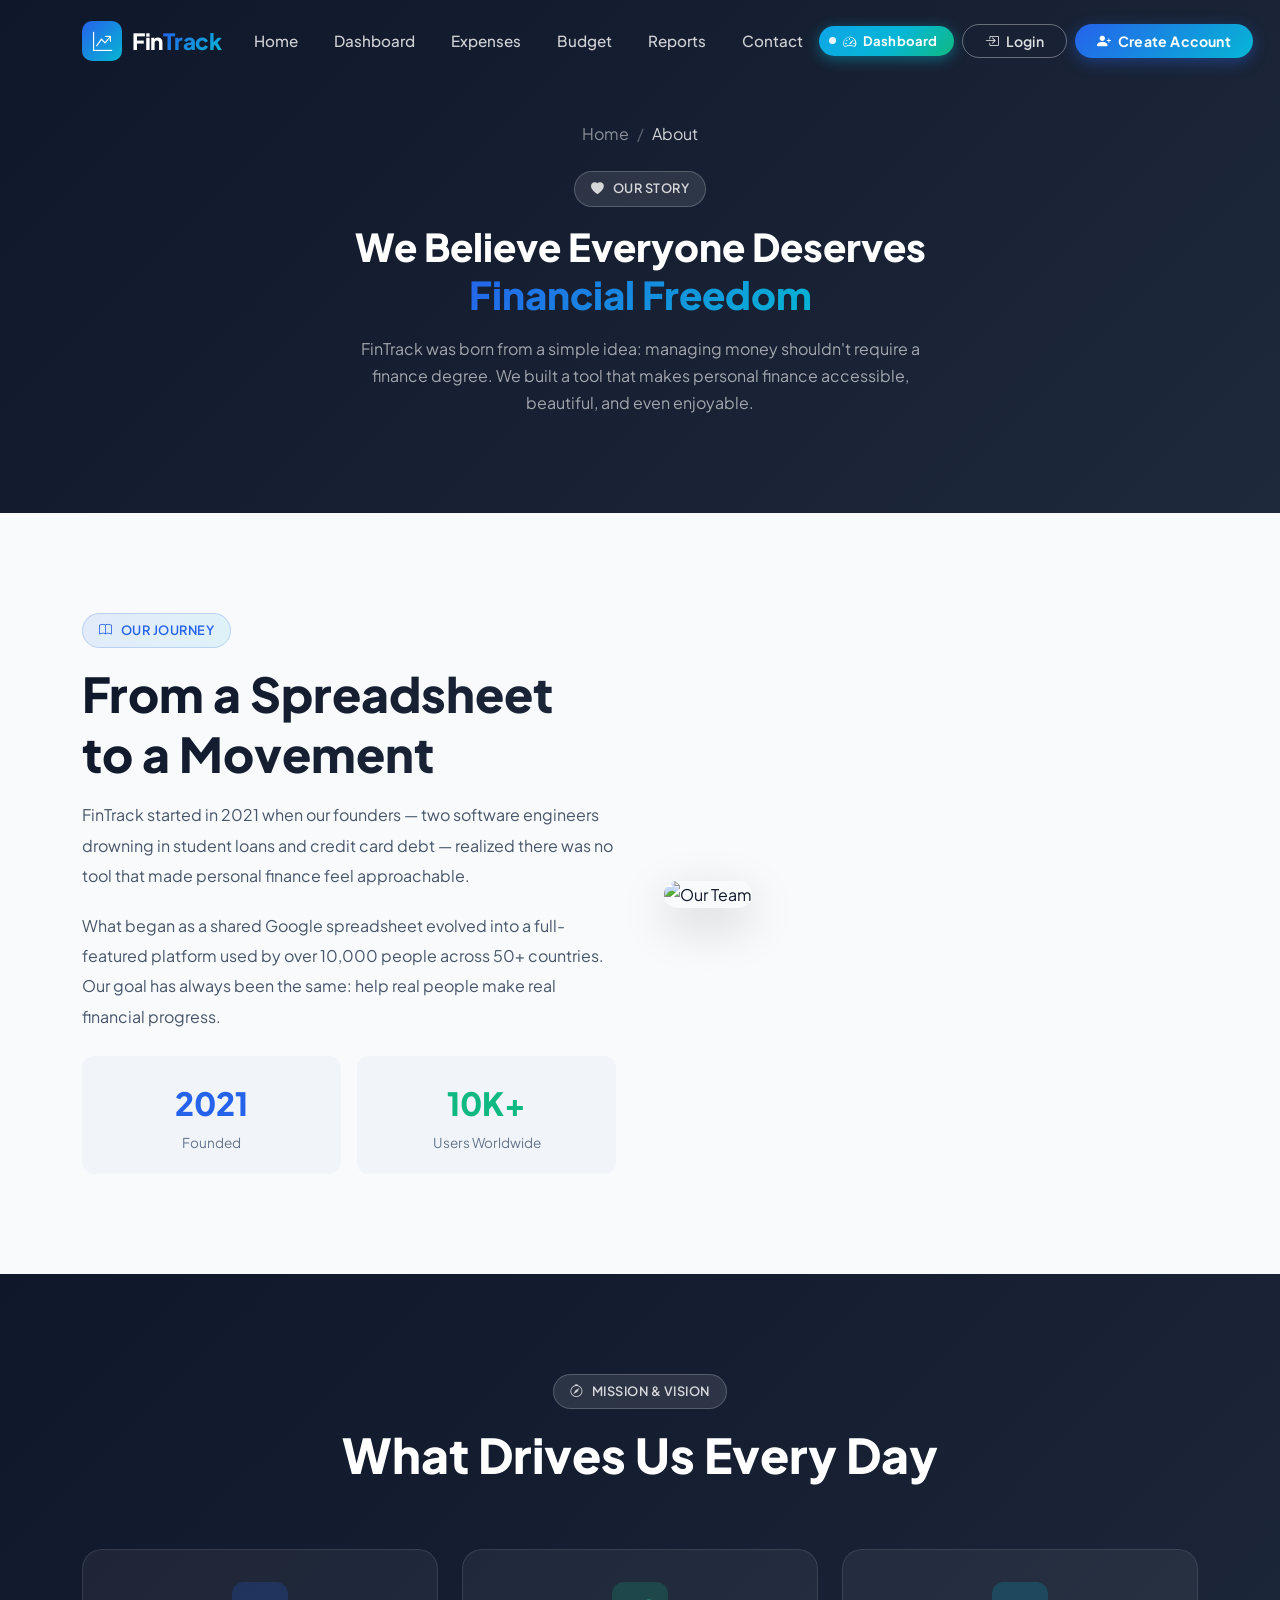
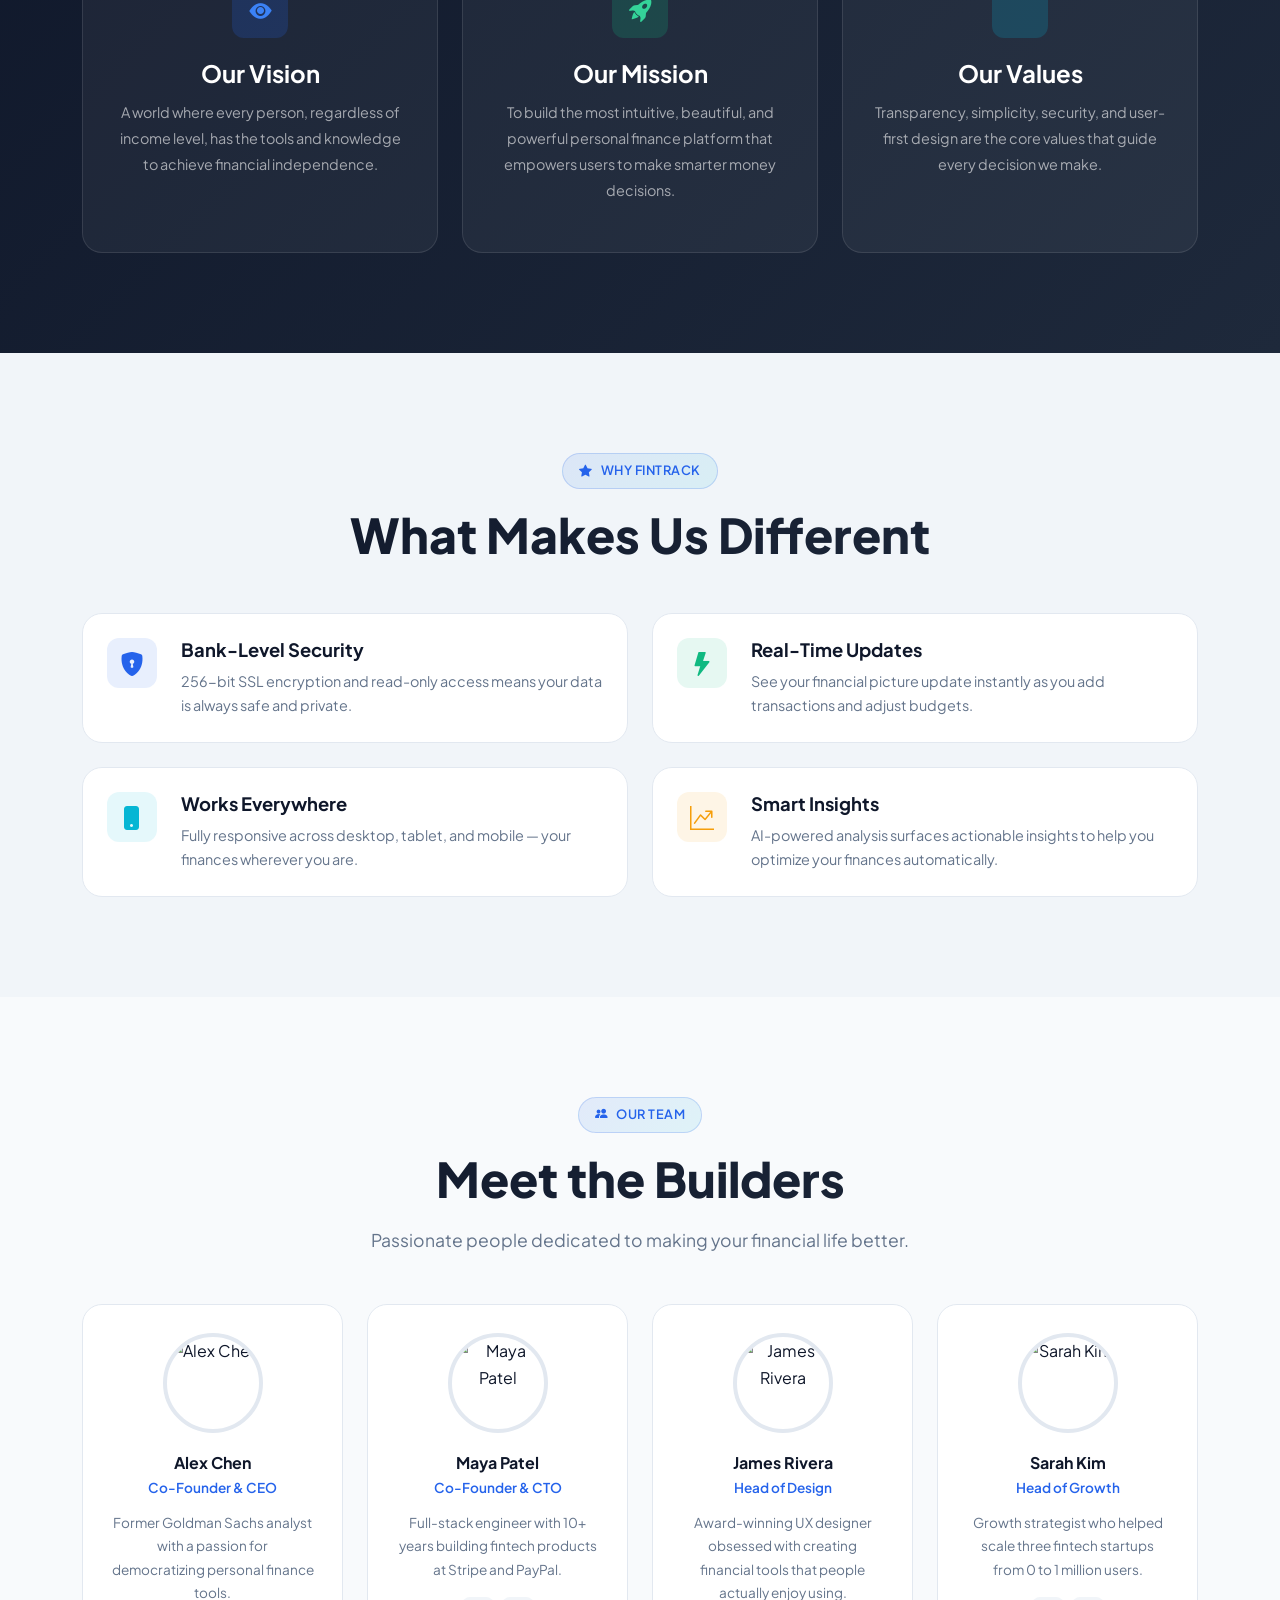
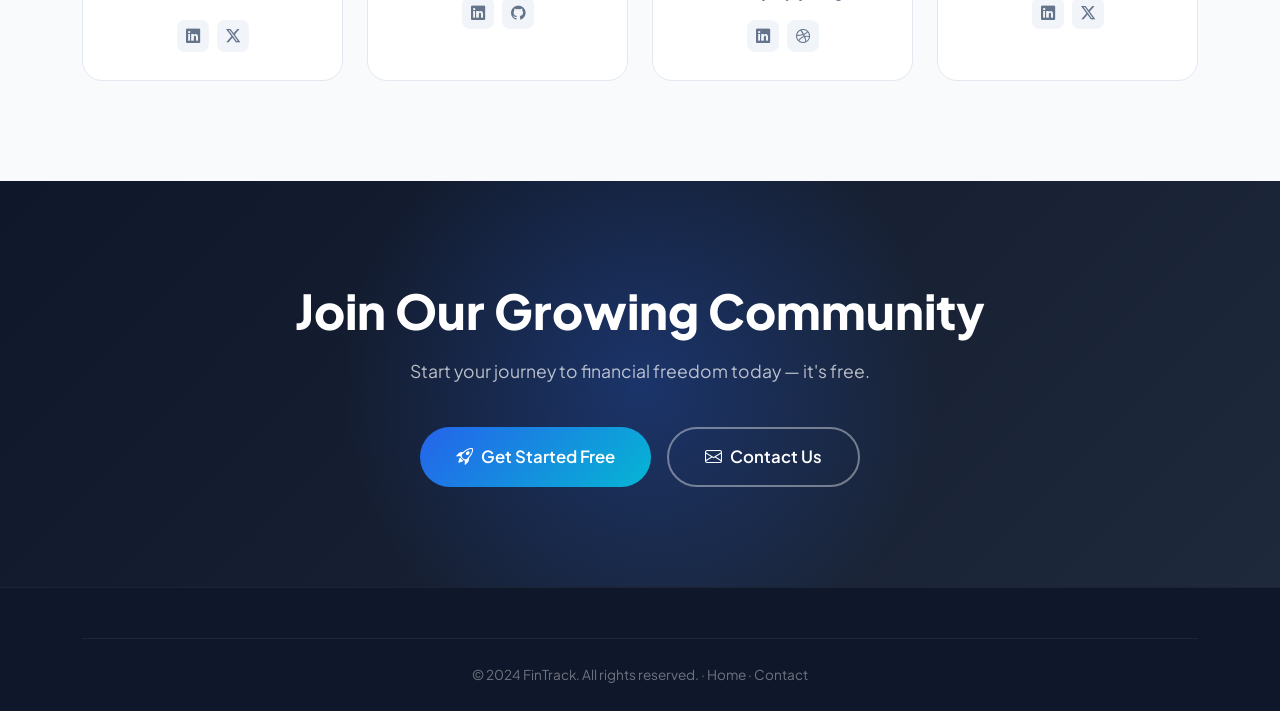
==== about.html @ 1dbfa5a9 "first commit" ====
﻿<!DOCTYPE html>
<html lang="en">
<head>
  <meta charset="UTF-8" />
  <meta name="viewport" content="width=device-width, initial-scale=1.0" />
  <meta name="description" content="Learn About FinTrack - our mission to empower financial freedom, our story, and the team behind the platform." />
  <title>About Us | FinTrack</title>
  <link rel="stylesheet" href="https://cdn.jsdelivr.net/npm/bootstrap@5.3.3/dist/css/bootstrap.min.css" />
  <link rel="stylesheet" href="https://cdn.jsdelivr.net/npm/bootstrap-icons@1.11.3/font/bootstrap-icons.min.css" />
  <link rel="stylesheet" href="https://cdn.jsdelivr.net/npm/aos@2.3.4/dist/aos.css" />
  <link rel="stylesheet" href="css/style.css" />
  <link rel="stylesheet" href="css/responsive.css" />
</head>
<body>

<div id="page-loader">
  <div class="loader-inner">
    <div class="loader-logo">💰 FinTrack</div>
    <div class="loader-bar"><div class="loader-bar-fill"></div></div>
  </div>
</div>

<nav class="navbar navbar-expand-lg fixed-top" id="main-navbar" style="background:transparent">
  <div class="container">
    <a class="navbar-brand" href="index.html">
      <div class="brand-icon"><i class="bi bi-graph-up-arrow text-white"></i></div>
      <span class="brand-name">Fin<span class="brand-accent">Track</span></span>
    </a>
    <button class="navbar-toggler" type="button" data-bs-toggle="collapse" data-bs-target="#navbarAbout"
            aria-controls="navbarAbout" aria-expanded="false" aria-label="Toggle navigation">
      <span class="navbar-toggler-icon"></span>
    </button>
    <div class="collapse navbar-collapse" id="navbarAbout">
      <ul class="navbar-nav mx-auto gap-1">
        <li class="nav-item"><a class="nav-link" href="index.html">Home</a></li>
        <li class="nav-item"><a class="nav-link" href="dashboard.html">Dashboard</a></li>
        <li class="nav-item"><a class="nav-link" href="expenses.html">Expenses</a></li>
        <li class="nav-item"><a class="nav-link" href="budget.html">Budget</a></li>
        <li class="nav-item"><a class="nav-link" href="reports.html">Reports</a></li>
        <li class="nav-item"><a class="nav-link" href="contact.html">Contact</a></li>
      </ul>
      <div class="navbar-actions d-flex align-items-center gap-2">
      <a href="dashboard.html" class="btn-nav-dashboard" aria-label="View Dashboard">
        <span class="dash-dot"></span>
        <i class="bi bi-speedometer2"></i> Dashboard
      </a>
        <button class="btn-nav-login" data-bs-toggle="modal" data-bs-target="#loginModal">
          <i class="bi bi-box-arrow-in-right"></i> Login
        </button>
        <button class="btn-nav-register ripple" data-bs-toggle="modal" data-bs-target="#registerModal">
          <i class="bi bi-person-plus-fill"></i> Create Account
        </button>
      </div>
    </div>
  </div>
</nav>

<!-- ABOUT HERO -->
<section class="about-hero">
  <div class="container">
    <div class="row justify-content-center text-center">
      <div class="col-lg-8">
        <nav aria-label="breadcrumb" class="mb-4">
          <ol class="breadcrumb justify-content-center" style="background:transparent">
            <li class="breadcrumb-item"><a href="index.html">Home</a></li>
            <li class="breadcrumb-item active">About</li>
          </ol>
        </nav>
        <div class="section-tag mx-auto mb-3" style="background:rgba(255,255,255,.1);border-color:rgba(255,255,255,.2);color:rgba(255,255,255,.8)">
          <i class="bi bi-heart-fill"></i> Our Story
        </div>
        <h1 class="inner-hero-title mb-3">We Believe Everyone Deserves<br><span style="background:var(--gradient-primary);-webkit-background-clip:text;-webkit-text-fill-color:transparent;background-clip:text">Financial Freedom</span></h1>
        <p class="inner-hero-subtitle mx-auto" style="max-width:600px">FinTrack was born from a simple idea: managing money shouldn't require a finance degree. We built a tool that makes personal finance accessible, beautiful, and even enjoyable.</p>
      </div>
    </div>
  </div>
</section>

<!-- OUR STORY -->
<section style="padding:var(--section-padding)">
  <div class="container">
    <div class="row align-items-center g-5">
      <div class="col-lg-6" data-aos="fade-right">
        <div class="section-tag"><i class="bi bi-book"></i> Our Journey</div>
        <h2 class="section-title">From a Spreadsheet<br>to a Movement</h2>
        <p style="color:var(--text-body);line-height:1.9;margin-bottom:1.2rem">
          FinTrack started in 2021 when our founders — two software engineers drowning in student loans and credit card debt — realized there was no tool that made personal finance feel approachable.
        </p>
        <p style="color:var(--text-body);line-height:1.9;margin-bottom:1.5rem">
          What began as a shared Google spreadsheet evolved into a full-featured platform used by over 10,000 people across 50+ countries. Our goal has always been the same: help real people make real financial progress.
        </p>
        <div class="row g-3">
          <div class="col-6">
            <div style="background:var(--light-2);border-radius:var(--radius-md);padding:20px;text-align:center">
              <div style="font-size:2rem;font-weight:800;color:var(--primary)">2021</div>
              <div style="font-size:.85rem;color:var(--text-muted)">Founded</div>
            </div>
          </div>
          <div class="col-6">
            <div style="background:var(--light-2);border-radius:var(--radius-md);padding:20px;text-align:center">
              <div style="font-size:2rem;font-weight:800;color:var(--accent)">10K+</div>
              <div style="font-size:.85rem;color:var(--text-muted)">Users Worldwide</div>
            </div>
          </div>
        </div>
      </div>
      <div class="col-lg-6" data-aos="fade-left">
        <img src="https://images.unsplash.com/photo-1579621970563-ebec7560ff3e?w=600&auto=format&fit=crop&q=80"
             alt="Our Team" class="img-fluid rounded-custom shadow-lg" loading="lazy" />
      </div>
    </div>
  </div>
</section>

<!-- MISSION -->
<section style="padding:var(--section-padding);background:var(--gradient-dark)">
  <div class="container">
    <div class="row justify-content-center text-center mb-5">
      <div class="col-lg-8" data-aos="fade-up">
        <div class="section-tag mx-auto" style="background:rgba(255,255,255,.1);border-color:rgba(255,255,255,.2);color:rgba(255,255,255,.8)"><i class="bi bi-compass"></i> Mission & Vision</div>
        <h2 class="mb-3" style="font-size:clamp(2rem,4vw,3rem);font-weight:800;color:#fff">What Drives Us Every Day</h2>
      </div>
    </div>
    <div class="row g-4">
      <div class="col-md-4" data-aos="fade-up" data-aos-delay="50">
        <div class="insight-card text-center">
          <div class="insight-icon mx-auto" style="background:rgba(37,99,235,.2)"><i class="bi bi-eye-fill" style="color:var(--primary-light)"></i></div>
          <h4 style="color:#fff;font-weight:700;margin-bottom:12px">Our Vision</h4>
          <p style="color:rgba(255,255,255,.6);font-size:.9rem;line-height:1.8">A world where every person, regardless of income level, has the tools and knowledge to achieve financial independence.</p>
        </div>
      </div>
      <div class="col-md-4" data-aos="fade-up" data-aos-delay="100">
        <div class="insight-card text-center">
          <div class="insight-icon mx-auto" style="background:rgba(16,185,129,.2)"><i class="bi bi-rocket-takeoff-fill" style="color:var(--accent-light)"></i></div>
          <h4 style="color:#fff;font-weight:700;margin-bottom:12px">Our Mission</h4>
          <p style="color:rgba(255,255,255,.6);font-size:.9rem;line-height:1.8">To build the most intuitive, beautiful, and powerful personal finance platform that empowers users to make smarter money decisions.</p>
        </div>
      </div>
      <div class="col-md-4" data-aos="fade-up" data-aos-delay="150">
        <div class="insight-card text-center">
          <div class="insight-icon mx-auto" style="background:rgba(6,182,212,.2)"><i class="bi bi-shield-heart-fill" style="color:var(--secondary-light)"></i></div>
          <h4 style="color:#fff;font-weight:700;margin-bottom:12px">Our Values</h4>
          <p style="color:rgba(255,255,255,.6);font-size:.9rem;line-height:1.8">Transparency, simplicity, security, and user-first design are the core values that guide every decision we make.</p>
        </div>
      </div>
    </div>
  </div>
</section>

<!-- WHY CHOOSE US -->
<section style="padding:var(--section-padding);background:var(--light-2)">
  <div class="container">
    <div class="text-center mb-5" data-aos="fade-up">
      <div class="section-tag"><i class="bi bi-star-fill"></i> Why FinTrack</div>
      <h2 class="section-title">What Makes Us Different</h2>
    </div>
    <div class="row g-4">
      <div class="col-md-6" data-aos="fade-up" data-aos-delay="50">
        <div class="feature-card d-flex gap-4 flex-row align-items-start" style="padding:24px">
          <div class="feature-icon bg-blue-soft flex-shrink-0" style="width:50px;height:50px"><i class="bi bi-shield-lock-fill"></i></div>
          <div>
            <h5 class="feature-title mb-2">Bank-Level Security</h5>
            <p class="feature-desc mb-0">256-bit SSL encryption and read-only access means your data is always safe and private.</p>
          </div>
        </div>
      </div>
      <div class="col-md-6" data-aos="fade-up" data-aos-delay="100">
        <div class="feature-card d-flex gap-4 flex-row align-items-start" style="padding:24px">
          <div class="feature-icon bg-green-soft flex-shrink-0" style="width:50px;height:50px"><i class="bi bi-lightning-fill"></i></div>
          <div>
            <h5 class="feature-title mb-2">Real-Time Updates</h5>
            <p class="feature-desc mb-0">See your financial picture update instantly as you add transactions and adjust budgets.</p>
          </div>
        </div>
      </div>
      <div class="col-md-6" data-aos="fade-up" data-aos-delay="150">
        <div class="feature-card d-flex gap-4 flex-row align-items-start" style="padding:24px">
          <div class="feature-icon bg-cyan-soft flex-shrink-0" style="width:50px;height:50px"><i class="bi bi-phone-fill"></i></div>
          <div>
            <h5 class="feature-title mb-2">Works Everywhere</h5>
            <p class="feature-desc mb-0">Fully responsive across desktop, tablet, and mobile — your finances wherever you are.</p>
          </div>
        </div>
      </div>
      <div class="col-md-6" data-aos="fade-up" data-aos-delay="200">
        <div class="feature-card d-flex gap-4 flex-row align-items-start" style="padding:24px">
          <div class="feature-icon bg-yellow-soft flex-shrink-0" style="width:50px;height:50px"><i class="bi bi-graph-up-arrow"></i></div>
          <div>
            <h5 class="feature-title mb-2">Smart Insights</h5>
            <p class="feature-desc mb-0">AI-powered analysis surfaces actionable insights to help you optimize your finances automatically.</p>
          </div>
        </div>
      </div>
    </div>
  </div>
</section>

<!-- TEAM -->
<section style="padding:var(--section-padding)">
  <div class="container">
    <div class="text-center mb-5" data-aos="fade-up">
      <div class="section-tag"><i class="bi bi-people-fill"></i> Our Team</div>
      <h2 class="section-title">Meet the Builders</h2>
      <p class="section-subtitle">Passionate people dedicated to making your financial life better.</p>
    </div>
    <div class="row g-4 justify-content-center">
      <div class="col-sm-6 col-lg-3" data-aos="fade-up" data-aos-delay="0">
        <div class="team-card">
          <img src="https://images.unsplash.com/photo-1500648767791-00dcc994a43e?w=200&h=200&auto=format&fit=crop&q=80" class="team-avatar" alt="Alex Chen" />
          <div class="team-name">Alex Chen</div>
          <div class="team-role">Co-Founder & CEO</div>
          <p class="team-bio">Former Goldman Sachs analyst with a passion for democratizing personal finance tools.</p>
          <div class="team-socials">
            <a href="#" class="team-social-link"><i class="bi bi-linkedin"></i></a>
            <a href="#" class="team-social-link"><i class="bi bi-twitter-x"></i></a>
          </div>
        </div>
      </div>
      <div class="col-sm-6 col-lg-3" data-aos="fade-up" data-aos-delay="100">
        <div class="team-card">
          <img src="https://images.unsplash.com/photo-1494790108377-be9c29b29330?w=200&h=200&auto=format&fit=crop&q=80" class="team-avatar" alt="Maya Patel" />
          <div class="team-name">Maya Patel</div>
          <div class="team-role">Co-Founder & CTO</div>
          <p class="team-bio">Full-stack engineer with 10+ years building fintech products at Stripe and PayPal.</p>
          <div class="team-socials">
            <a href="#" class="team-social-link"><i class="bi bi-linkedin"></i></a>
            <a href="#" class="team-social-link"><i class="bi bi-github"></i></a>
          </div>
        </div>
      </div>
      <div class="col-sm-6 col-lg-3" data-aos="fade-up" data-aos-delay="200">
        <div class="team-card">
          <img src="https://images.unsplash.com/photo-1507003211169-0a1dd7228f2d?w=200&h=200&auto=format&fit=crop&q=80" class="team-avatar" alt="James Rivera" />
          <div class="team-name">James Rivera</div>
          <div class="team-role">Head of Design</div>
          <p class="team-bio">Award-winning UX designer obsessed with creating financial tools that people actually enjoy using.</p>
          <div class="team-socials">
            <a href="#" class="team-social-link"><i class="bi bi-linkedin"></i></a>
            <a href="#" class="team-social-link"><i class="bi bi-dribbble"></i></a>
          </div>
        </div>
      </div>
      <div class="col-sm-6 col-lg-3" data-aos="fade-up" data-aos-delay="300">
        <div class="team-card">
          <img src="https://images.unsplash.com/photo-1438761681033-6461ffad8d80?w=200&h=200&auto=format&fit=crop&q=80" class="team-avatar" alt="Sarah Kim" />
          <div class="team-name">Sarah Kim</div>
          <div class="team-role">Head of Growth</div>
          <p class="team-bio">Growth strategist who helped scale three fintech startups from 0 to 1 million users.</p>
          <div class="team-socials">
            <a href="#" class="team-social-link"><i class="bi bi-linkedin"></i></a>
            <a href="#" class="team-social-link"><i class="bi bi-twitter-x"></i></a>
          </div>
        </div>
      </div>
    </div>
  </div>
</section>

<!-- CTA -->
<section class="cta-section">
  <div class="container position-relative" style="z-index:1;text-align:center">
    <h2 class="cta-title">Join Our Growing Community</h2>
    <p class="cta-subtitle">Start your journey to financial freedom today — it's free.</p>
    <div class="d-flex gap-3 justify-content-center flex-wrap">
      <a href="dashboard.html" class="btn-primary-custom ripple" style="font-size:1.05rem;padding:14px 36px"><i class="bi bi-rocket-takeoff"></i> Get Started Free</a>
      <a href="contact.html" class="btn-outline-custom" style="font-size:1.05rem;padding:14px 36px"><i class="bi bi-envelope"></i> Contact Us</a>
    </div>
  </div>
</section>

<!-- FOOTER (abbreviated) -->
<footer class="footer" style="padding-top:50px">
  <div class="container">
    <div class="footer-bottom" style="margin-top:0">
      <p>© 2024 FinTrack. All rights reserved. · <a href="index.html" style="color:rgba(255,255,255,.4);text-decoration:none">Home</a> · <a href="contact.html" style="color:rgba(255,255,255,.4);text-decoration:none">Contact</a></p>
    </div>
  </div>
</footer>

<button id="back-to-top" style="display:none;position:fixed;bottom:30px;right:30px;z-index:999;width:44px;height:44px;border-radius:50%;background:var(--gradient-primary);border:none;color:#fff;font-size:1.1rem;cursor:pointer;box-shadow:var(--shadow-blue)"><i class="bi bi-arrow-up"></i></button>

<!-- ===== LOGIN MODAL ===== -->
<div class="modal fade auth-modal" id="loginModal" tabindex="-1" aria-hidden="true">
  <div class="modal-dialog modal-dialog-centered"><div class="modal-content">
    <div class="auth-modal-header">
      <button class="auth-modal-close" data-bs-dismiss="modal"><i class="bi bi-x-lg"></i></button>
      <div class="auth-modal-logo"><div class="brand-icon" style="width:34px;height:34px;font-size:1rem"><i class="bi bi-graph-up-arrow text-white"></i></div><span class="auth-modal-brand">Fin<span class="accent">Track</span></span></div>
      <h2 class="auth-modal-title">Welcome Back 👋</h2>
      <p class="auth-modal-subtitle">Sign in to your account to continue</p>
    </div>
    <div class="auth-modal-body">
      <div class="auth-success login-success" style="display:none"><div class="auth-success-icon"><i class="bi bi-check-lg"></i></div><h5>You're in!</h5><p>Login successful. Redirecting to your dashboard…</p></div>
      <div class="login-form-wrapper">
        <button type="button" class="auth-social-btn mb-3" onclick="showToast('Google login coming soon!','info')"><svg width="18" height="18" viewBox="0 0 24 24" fill="none"><path d="M22.56 12.25c0-.78-.07-1.53-.2-2.25H12v4.26h5.92c-.26 1.37-1.04 2.53-2.21 3.31v2.77h3.57c2.08-1.92 3.28-4.74 3.28-8.09z" fill="#4285F4"/><path d="M12 23c2.97 0 5.46-.98 7.28-2.66l-3.57-2.77c-.98.66-2.23 1.06-3.71 1.06-2.86 0-5.29-1.93-6.16-4.53H2.18v2.84C3.99 20.53 7.7 23 12 23z" fill="#34A853"/><path d="M5.84 14.09c-.22-.66-.35-1.36-.35-2.09s.13-1.43.35-2.09V7.07H2.18C1.43 8.55 1 10.22 1 12s.43 3.45 1.18 4.93l2.85-2.22.81-.62z" fill="#FBBC05"/><path d="M12 5.38c1.62 0 3.06.56 4.21 1.64l3.15-3.15C17.45 2.09 14.97 1 12 1 7.7 1 3.99 3.47 2.18 7.07l3.66 2.84c.87-2.6 3.3-4.53 6.16-4.53z" fill="#EA4335"/></svg> Continue with Google</button>
        <div class="auth-divider"><span class="auth-divider-text">or sign in with email</span></div>
        <form id="login-form" novalidate>
          <div class="auth-form-group"><label class="auth-form-label" for="login-identifier">Email or Username</label><div class="auth-input-wrapper"><i class="bi bi-person auth-input-icon"></i><input type="text" id="login-identifier" class="auth-input" placeholder="you@example.com or username" /></div><div class="auth-feedback" id="login-identifier-fb"></div></div>
          <div class="auth-form-group"><label class="auth-form-label" for="login-password">Password</label><div class="auth-input-wrapper"><i class="bi bi-lock auth-input-icon"></i><input type="password" id="login-password" class="auth-input" placeholder="Enter your password" /><button type="button" class="auth-input-icon-right bi bi-eye toggle-password"></button></div><div class="auth-feedback" id="login-password-fb"></div></div>
          <div class="auth-remember-row"><div class="auth-checkbox-group"><input type="checkbox" id="login-remember" class="auth-checkbox" /><label for="login-remember" class="auth-checkbox-label">Remember me for 30 days</label></div><div class="auth-forgot"><a href="#" onclick="showToast('Password reset email sent!','info');return false">Forgot password?</a></div></div>
          <button type="submit" class="btn-auth-submit"><i class="bi bi-box-arrow-in-right"></i> Login</button>
        </form>
        <div class="auth-footer-text">Don't have an account? <button class="auth-switch-link open-register-modal">Create Account →</button></div>
      </div>
    </div>
  </div></div>
</div>
<!-- ===== REGISTER MODAL ===== -->
<div class="modal fade auth-modal register-modal" id="registerModal" tabindex="-1" aria-hidden="true">
  <div class="modal-dialog modal-dialog-centered modal-dialog-scrollable"><div class="modal-content">
    <div class="auth-modal-header">
      <button class="auth-modal-close" data-bs-dismiss="modal"><i class="bi bi-x-lg"></i></button>
      <div class="auth-modal-logo"><div class="brand-icon" style="width:34px;height:34px;font-size:1rem"><i class="bi bi-graph-up-arrow text-white"></i></div><span class="auth-modal-brand">Fin<span class="accent">Track</span></span></div>
      <h2 class="auth-modal-title">Create Your Account 🚀</h2>
      <p class="auth-modal-subtitle">Join 10,000+ people achieving financial freedom</p>
      <div class="auth-steps"><div class="auth-step-dot active"></div><div class="auth-step-dot"></div><div class="auth-step-dot"></div></div>
    </div>
    <div class="auth-modal-body">
      <div class="auth-success register-success" style="display:none"><div class="auth-success-icon"><i class="bi bi-check-lg"></i></div><h5>Account Created! 🎉</h5><p>Welcome to FinTrack!</p><button class="btn-auth-submit" onclick="location.href='dashboard.html'" style="margin-top:16px"><i class="bi bi-speedometer2"></i> Go to Dashboard</button></div>
      <div class="register-form-wrapper">
        <form id="register-form" novalidate>
          <div class="auth-row"><div class="auth-form-group"><label class="auth-form-label" for="reg-fullname">Full Name</label><div class="auth-input-wrapper"><i class="bi bi-person auth-input-icon"></i><input type="text" id="reg-fullname" class="auth-input" placeholder="John Doe" /></div><div class="auth-feedback" id="reg-fullname-fb"></div></div><div class="auth-form-group"><label class="auth-form-label" for="reg-email">Email Address</label><div class="auth-input-wrapper"><i class="bi bi-envelope auth-input-icon"></i><input type="email" id="reg-email" class="auth-input" placeholder="you@example.com" /></div><div class="auth-feedback" id="reg-email-fb"></div></div></div>
          <div class="auth-form-group"><label class="auth-form-label" for="reg-username">Username</label><div class="auth-input-wrapper"><i class="bi bi-at auth-input-icon"></i><input type="text" id="reg-username" class="auth-input" placeholder="johnsmith_92" /></div><div class="auth-feedback" id="reg-username-fb"></div></div>
          <div class="auth-row"><div class="auth-form-group"><label class="auth-form-label" for="reg-password">Password</label><div class="auth-input-wrapper"><i class="bi bi-lock auth-input-icon"></i><input type="password" id="reg-password" class="auth-input" placeholder="Min 8 characters" /><button type="button" class="auth-input-icon-right bi bi-eye toggle-password"></button></div><div class="password-strength-bar"><div class="strength-segment"></div><div class="strength-segment"></div><div class="strength-segment"></div><div class="strength-segment"></div></div><div class="password-strength-label"></div><div class="auth-feedback" id="reg-password-fb"></div></div><div class="auth-form-group"><label class="auth-form-label" for="reg-confirm">Confirm Password</label><div class="auth-input-wrapper"><i class="bi bi-lock-fill auth-input-icon"></i><input type="password" id="reg-confirm" class="auth-input" placeholder="Re-enter password" /><button type="button" class="auth-input-icon-right bi bi-eye toggle-password"></button></div><div class="auth-feedback" id="reg-confirm-fb"></div></div></div>
          <div class="auth-row"><div class="auth-form-group"><label class="auth-form-label" for="reg-country">Country</label><div class="auth-input-wrapper"><i class="bi bi-globe auth-input-icon"></i><select id="reg-country" class="auth-input"><option value="">Select country…</option><option>United States</option><option>United Kingdom</option><option>Canada</option><option>Australia</option><option>Germany</option><option>India</option><option>Pakistan</option><option>UAE</option><option>Singapore</option><option>Other</option></select></div><div class="auth-feedback" id="reg-country-fb"></div></div><div class="auth-form-group"><label class="auth-form-label" for="reg-currency">Currency</label><div class="auth-input-wrapper"><i class="bi bi-currency-exchange auth-input-icon"></i><select id="reg-currency" class="auth-input"><option value="">Select currency…</option><option value="USD">USD — US Dollar</option><option value="GBP">GBP — British Pound</option><option value="EUR">EUR — Euro</option><option value="CAD">CAD — Canadian Dollar</option><option value="AUD">AUD — Australian Dollar</option><option value="INR">INR — Indian Rupee</option><option value="PKR">PKR — Pakistani Rupee</option><option value="AED">AED — UAE Dirham</option><option value="JPY">JPY — Japanese Yen</option></select></div><div class="auth-feedback" id="reg-currency-fb"></div></div></div>
          <div class="auth-form-group"><label class="auth-form-label" for="reg-income">Monthly Income <span class="optional">(optional)</span></label><div class="auth-input-wrapper"><i class="bi bi-cash-coin auth-input-icon"></i><input type="number" id="reg-income" class="auth-input" placeholder="e.g. 3500" /></div></div>
          <div class="auth-form-group mb-0"><div class="auth-checkbox-group"><input type="checkbox" id="reg-terms" class="auth-checkbox" /><label for="reg-terms" class="auth-checkbox-label">I agree to the <a href="#" onclick="return false">Terms &amp; Conditions</a> and <a href="#" onclick="return false">Privacy Policy</a></label></div><div class="auth-feedback" id="reg-terms-fb" style="margin-top:6px"></div></div>
          <button type="submit" class="btn-auth-submit mt-3"><i class="bi bi-person-plus-fill"></i> Create My Account</button>
        </form>
        <div class="auth-footer-text">Already have an account? <button class="auth-switch-link open-login-modal">Login →</button></div>
      </div>
    </div>
  </div></div>
</div>

<script src="https://code.jquery.com/jquery-3.7.1.min.js"></script>
<script src="https://cdn.jsdelivr.net/npm/bootstrap@5.3.3/dist/js/bootstrap.bundle.min.js"></script>
<script src="https://cdn.jsdelivr.net/npm/aos@2.3.4/dist/aos.js"></script>
<script src="js/script.js"></script>
</body>
</html>
---- css/style.css ----
/* =============================================
   FinTrack - Personal Finance Tracker
   Main Stylesheet
   ============================================= */

/* ---- Google Fonts ---- */
@import url('https://fonts.googleapis.com/css2?family=Inter:wght@300;400;500;600;700;800;900&family=Plus+Jakarta+Sans:wght@300;400;500;600;700;800&display=swap');

/* ---- CSS Custom Properties ---- */
:root {
  /* Colors */
  --primary:       #2563EB;
  --primary-light: #3B82F6;
  --primary-dark:  #1D4ED8;
  --secondary:     #06B6D4;
  --secondary-light:#22D3EE;
  --accent:        #10B981;
  --accent-light:  #34D399;
  --warning:       #F59E0B;
  --danger:        #EF4444;
  --dark:          #0F172A;
  --dark-2:        #1E293B;
  --dark-3:        #334155;
  --light:         #F8FAFC;
  --light-2:       #F1F5F9;
  --light-3:       #E2E8F0;
  --text-muted:    #64748B;
  --text-body:     #475569;
  --white:         #FFFFFF;

  /* Gradients */
  --gradient-primary:   linear-gradient(135deg, #2563EB 0%, #06B6D4 100%);
  --gradient-accent:    linear-gradient(135deg, #10B981 0%, #06B6D4 100%);
  --gradient-warm:      linear-gradient(135deg, #F59E0B 0%, #EF4444 100%);
  --gradient-dark:      linear-gradient(135deg, #0F172A 0%, #1E293B 100%);
  --gradient-purple:    linear-gradient(135deg, #7C3AED 0%, #2563EB 100%);

  /* Shadows */
  --shadow-sm:    0 1px 3px rgba(0,0,0,.08), 0 1px 2px rgba(0,0,0,.06);
  --shadow-md:    0 4px 16px rgba(0,0,0,.10);
  --shadow-lg:    0 10px 40px rgba(0,0,0,.12);
  --shadow-xl:    0 20px 60px rgba(0,0,0,.15);
  --shadow-blue:  0 8px 32px rgba(37,99,235,.3);
  --shadow-green: 0 8px 32px rgba(16,185,129,.3);
  --shadow-cyan:  0 8px 32px rgba(6,182,212,.3);

  /* Glassmorphism */
  --glass-bg:     rgba(255,255,255,.08);
  --glass-border: rgba(255,255,255,.15);
  --glass-blur:   blur(20px);

  /* Typography */
  --font-primary:   'Plus Jakarta Sans', sans-serif;
  --font-secondary: 'Inter', sans-serif;

  /* Border Radius */
  --radius-sm:  8px;
  --radius-md:  12px;
  --radius-lg:  20px;
  --radius-xl:  30px;
  --radius-full:9999px;

  /* Transitions */
  --transition-fast:   .15s ease;
  --transition-normal: .3s ease;
  --transition-slow:   .5s ease;

  /* Spacing */
  --section-padding: 100px 0;
}

/* ---- Reset & Base ---- */
*, *::before, *::after { box-sizing: border-box; margin: 0; padding: 0; }

html { scroll-behavior: smooth; font-size: 16px; }

body {
  font-family: var(--font-primary);
  background-color: var(--light);
  color: var(--dark);
  line-height: 1.7;
  overflow-x: hidden;
}

/* ---- Scrollbar ---- */
::-webkit-scrollbar { width: 6px; }
::-webkit-scrollbar-track { background: var(--light-2); }
::-webkit-scrollbar-thumb { background: var(--primary); border-radius: var(--radius-full); }

/* ---- Selection ---- */
::selection { background: var(--primary); color: #fff; }

/* ---- Typography ---- */
h1,h2,h3,h4,h5,h6 {
  font-family: var(--font-primary);
  font-weight: 700;
  line-height: 1.25;
  color: var(--dark);
}

.section-tag {
  display: inline-flex;
  align-items: center;
  gap: 8px;
  background: linear-gradient(135deg, rgba(37,99,235,.1), rgba(6,182,212,.1));
  border: 1px solid rgba(37,99,235,.2);
  color: var(--primary);
  padding: 6px 16px;
  border-radius: var(--radius-full);
  font-size: .8rem;
  font-weight: 600;
  letter-spacing: .5px;
  text-transform: uppercase;
  margin-bottom: 16px;
}

.section-title {
  font-size: clamp(2rem, 4vw, 3rem);
  font-weight: 800;
  background: var(--gradient-dark);
  -webkit-background-clip: text;
  -webkit-text-fill-color: transparent;
  background-clip: text;
  margin-bottom: 1rem;
}

.section-subtitle {
  font-size: 1.1rem;
  color: var(--text-muted);
  max-width: 600px;
  margin: 0 auto 3rem;
  line-height: 1.8;
}

/* ---- Loader ---- */
#page-loader {
  position: fixed;
  inset: 0;
  background: var(--dark);
  z-index: 9999;
  display: flex;
  align-items: center;
  justify-content: center;
  transition: opacity .5s ease, visibility .5s ease;
}
#page-loader.hide { opacity: 0; visibility: hidden; }
.loader-inner {
  display: flex;
  flex-direction: column;
  align-items: center;
  gap: 20px;
}
.loader-logo {
  font-size: 2rem;
  font-weight: 800;
  background: var(--gradient-primary);
  -webkit-background-clip: text;
  -webkit-text-fill-color: transparent;
  background-clip: text;
}
.loader-bar {
  width: 200px;
  height: 4px;
  background: rgba(255,255,255,.1);
  border-radius: var(--radius-full);
  overflow: hidden;
}
.loader-bar-fill {
  height: 100%;
  width: 0;
  background: var(--gradient-primary);
  border-radius: var(--radius-full);
  animation: loadBar 1.5s ease forwards;
}
@keyframes loadBar {
  to { width: 100%; }
}

/* ---- Navbar ---- */
.navbar {
  padding: 16px 0;
  transition: all var(--transition-normal);
  z-index: 1000;
}
.navbar.scrolled {
  background: rgba(15,23,42,.85) !important;
  backdrop-filter: var(--glass-blur);
  -webkit-backdrop-filter: var(--glass-blur);
  box-shadow: 0 4px 30px rgba(0,0,0,.3);
  padding: 10px 0;
}
.navbar-brand {
  font-family: var(--font-primary);
  font-weight: 800;
  font-size: 1.5rem;
  color: #fff !important;
  display: flex;
  align-items: center;
  gap: 10px;
  text-decoration: none;
}
.brand-icon {
  width: 40px;
  height: 40px;
  background: var(--gradient-primary);
  border-radius: 10px;
  display: flex;
  align-items: center;
  justify-content: center;
  font-size: 1.2rem;
}
.navbar-nav .nav-link {
  color: rgba(255,255,255,.8) !important;
  font-weight: 500;
  padding: 8px 16px !important;
  border-radius: var(--radius-sm);
  transition: all var(--transition-fast);
  font-size: .95rem;
}
.navbar-nav .nav-link:hover,
.navbar-nav .nav-link.active {
  color: #fff !important;
  background: rgba(255,255,255,.1);
}
.navbar-toggler {
  border: none;
  padding: 8px;
  background: rgba(255,255,255,.1);
  border-radius: var(--radius-sm);
}
.navbar-toggler:focus { box-shadow: none; }
.navbar-toggler-icon { filter: invert(1); }

/* ---- Buttons ---- */
.btn-primary-custom {
  background: var(--gradient-primary);
  color: #fff;
  border: none;
  padding: 12px 28px;
  border-radius: var(--radius-full);
  font-weight: 600;
  font-size: .95rem;
  transition: all var(--transition-normal);
  display: inline-flex;
  align-items: center;
  gap: 8px;
  text-decoration: none;
  position: relative;
  overflow: hidden;
  cursor: pointer;
}
.btn-primary-custom::before {
  content: '';
  position: absolute;
  inset: 0;
  background: rgba(255,255,255,.15);
  opacity: 0;
  transition: opacity var(--transition-fast);
}
.btn-primary-custom:hover { 
  transform: translateY(-2px); 
  box-shadow: var(--shadow-blue);
  color: #fff;
}
.btn-primary-custom:hover::before { opacity: 1; }
.btn-primary-custom:active { transform: translateY(0); }

.btn-outline-custom {
  background: transparent;
  color: #fff;
  border: 2px solid rgba(255,255,255,.4);
  padding: 11px 28px;
  border-radius: var(--radius-full);
  font-weight: 600;
  font-size: .95rem;
  transition: all var(--transition-normal);
  display: inline-flex;
  align-items: center;
  gap: 8px;
  text-decoration: none;
  cursor: pointer;
}
.btn-outline-custom:hover {
  background: rgba(255,255,255,.1);
  border-color: rgba(255,255,255,.7);
  color: #fff;
  transform: translateY(-2px);
}

.btn-accent {
  background: var(--gradient-accent);
  color: #fff;
  border: none;
  padding: 12px 28px;
  border-radius: var(--radius-full);
  font-weight: 600;
  transition: all var(--transition-normal);
  display: inline-flex;
  align-items: center;
  gap: 8px;
  text-decoration: none;
  cursor: pointer;
}
.btn-accent:hover {
  transform: translateY(-2px);
  box-shadow: var(--shadow-green);
  color: #fff;
}

/* Ripple effect */
.ripple {
  position: relative;
  overflow: hidden;
}
.ripple-effect {
  position: absolute;
  border-radius: 50%;
  background: rgba(255,255,255,.4);
  transform: scale(0);
  animation: rippleAnim .6s linear;
  pointer-events: none;
}
@keyframes rippleAnim {
  to { transform: scale(4); opacity: 0; }
}

/* ---- Hero Section ---- */
.hero-section {
  min-height: 100vh;
  background: var(--gradient-dark);
  position: relative;
  display: flex;
  align-items: center;
  overflow: hidden;
  padding: 120px 0 80px;
}
.hero-section::before {
  content: '';
  position: absolute;
  top: -50%;
  right: -20%;
  width: 600px;
  height: 600px;
  background: radial-gradient(circle, rgba(37,99,235,.3) 0%, transparent 70%);
  border-radius: 50%;
}
.hero-section::after {
  content: '';
  position: absolute;
  bottom: -30%;
  left: -10%;
  width: 500px;
  height: 500px;
  background: radial-gradient(circle, rgba(6,182,212,.2) 0%, transparent 70%);
  border-radius: 50%;
}
.hero-tag {
  display: inline-flex;
  align-items: center;
  gap: 8px;
  background: rgba(37,99,235,.2);
  border: 1px solid rgba(37,99,235,.4);
  color: var(--secondary-light);
  padding: 8px 16px;
  border-radius: var(--radius-full);
  font-size: .85rem;
  font-weight: 600;
  margin-bottom: 24px;
}
.hero-title {
  font-size: clamp(2.5rem, 5vw, 4rem);
  font-weight: 900;
  color: #fff;
  line-height: 1.15;
  margin-bottom: 1.5rem;
}
.hero-title .gradient-text {
  background: var(--gradient-primary);
  -webkit-background-clip: text;
  -webkit-text-fill-color: transparent;
  background-clip: text;
}
.hero-subtitle {
  font-size: 1.15rem;
  color: rgba(255,255,255,.7);
  line-height: 1.8;
  margin-bottom: 2.5rem;
  max-width: 520px;
}
.hero-stats {
  display: flex;
  gap: 32px;
  margin-top: 3rem;
  flex-wrap: wrap;
}
.hero-stat {
  text-align: center;
}
.hero-stat .stat-value {
  font-size: 1.8rem;
  font-weight: 800;
  color: #fff;
  display: block;
  line-height: 1;
}
.hero-stat .stat-label {
  font-size: .8rem;
  color: rgba(255,255,255,.5);
  margin-top: 4px;
}
.hero-stat-divider {
  width: 1px;
  background: rgba(255,255,255,.15);
}
.hero-image-wrapper {
  position: relative;
  z-index: 1;
}
.hero-image-wrapper img {
  border-radius: var(--radius-lg);
  box-shadow: var(--shadow-xl);
  width: 100%;
  max-width: 600px;
}
.hero-floating-card {
  position: absolute;
  background: rgba(255,255,255,.1);
  backdrop-filter: blur(20px);
  border: 1px solid rgba(255,255,255,.2);
  border-radius: var(--radius-md);
  padding: 14px 20px;
  display: flex;
  align-items: center;
  gap: 12px;
  animation: float 4s ease-in-out infinite;
}
.hero-floating-card:nth-child(2) { animation-delay: -2s; }
.hero-floating-card.card-balance {
  top: 10%;
  left: -40px;
}
.hero-floating-card.card-expense {
  bottom: 15%;
  right: -30px;
  animation-delay: -1s;
}
.floating-icon {
  width: 40px;
  height: 40px;
  border-radius: 10px;
  display: flex;
  align-items: center;
  justify-content: center;
  font-size: 1.2rem;
}
.floating-icon.green { background: rgba(16,185,129,.2); color: var(--accent); }
.floating-icon.red   { background: rgba(239,68,68,.2);  color: var(--danger); }
.floating-label { font-size: .75rem; color: rgba(255,255,255,.6); }
.floating-value { font-size: 1rem; font-weight: 700; color: #fff; }
@keyframes float {
  0%,100% { transform: translateY(0); }
  50%      { transform: translateY(-12px); }
}

/* ---- Features Section ---- */
.features-section { padding: var(--section-padding); }
.feature-card {
  background: #fff;
  border: 1px solid var(--light-3);
  border-radius: var(--radius-lg);
  padding: 36px 28px;
  transition: all var(--transition-normal);
  height: 100%;
  position: relative;
  overflow: hidden;
}
.feature-card::before {
  content: '';
  position: absolute;
  inset: 0;
  background: var(--gradient-primary);
  opacity: 0;
  transition: opacity var(--transition-normal);
  z-index: 0;
}
.feature-card:hover { transform: translateY(-8px); box-shadow: var(--shadow-xl); }
.feature-card:hover::before { opacity: 1; }
.feature-card:hover .feature-icon,
.feature-card:hover .feature-title,
.feature-card:hover .feature-desc { position: relative; z-index: 1; }
.feature-card:hover .feature-icon { background: rgba(255,255,255,.2) !important; color: #fff !important; }
.feature-card:hover .feature-title { color: #fff; }
.feature-card:hover .feature-desc  { color: rgba(255,255,255,.8); }
.feature-icon {
  width: 60px;
  height: 60px;
  border-radius: var(--radius-md);
  display: flex;
  align-items: center;
  justify-content: center;
  font-size: 1.5rem;
  margin-bottom: 20px;
  transition: all var(--transition-normal);
  position: relative;
  z-index: 1;
}
.feature-title {
  font-size: 1.15rem;
  font-weight: 700;
  margin-bottom: 10px;
  transition: color var(--transition-normal);
  position: relative;
  z-index: 1;
}
.feature-desc {
  font-size: .9rem;
  color: var(--text-muted);
  line-height: 1.7;
  transition: color var(--transition-normal);
  position: relative;
  z-index: 1;
}

/* ---- Stats Section ---- */
.stats-section {
  padding: 80px 0;
  background: var(--gradient-primary);
  position: relative;
  overflow: hidden;
}
.stats-section::before {
  content: '';
  position: absolute;
  top: 0; left: 0; right: 0; bottom: 0;
  background: url("data:image/svg+xml,%3Csvg width='60' height='60' viewBox='0 0 60 60' xmlns='http://www.w3.org/2000/svg'%3E%3Cg fill='none' fill-rule='evenodd'%3E%3Cg fill='%23ffffff' fill-opacity='0.04'%3E%3Ccircle cx='30' cy='30' r='2'/%3E%3C/g%3E%3C/g%3E%3C/svg%3E");
}
.stat-card-light {
  text-align: center;
  padding: 20px;
}
.stat-card-light .count-value {
  font-size: clamp(2.5rem, 4vw, 3.5rem);
  font-weight: 900;
  color: #fff;
  line-height: 1;
  display: block;
}
.stat-card-light .count-label {
  font-size: 1rem;
  color: rgba(255,255,255,.75);
  margin-top: 8px;
  font-weight: 500;
}

/* ---- Insight Cards ---- */
.insights-section { padding: var(--section-padding); background: var(--dark); }
.insight-card {
  background: rgba(255,255,255,.05);
  border: 1px solid rgba(255,255,255,.1);
  border-radius: var(--radius-lg);
  padding: 32px;
  transition: all var(--transition-normal);
  height: 100%;
}
.insight-card:hover {
  background: rgba(255,255,255,.08);
  transform: translateY(-6px);
  box-shadow: 0 20px 60px rgba(0,0,0,.3);
}
.insight-icon {
  width: 56px;
  height: 56px;
  border-radius: var(--radius-md);
  display: flex;
  align-items: center;
  justify-content: center;
  font-size: 1.4rem;
  margin-bottom: 20px;
}
.insight-value {
  font-size: 2rem;
  font-weight: 800;
  color: #fff;
  margin-bottom: 6px;
}
.insight-label {
  font-size: .9rem;
  color: rgba(255,255,255,.5);
  margin-bottom: 16px;
}
.insight-trend {
  display: inline-flex;
  align-items: center;
  gap: 4px;
  font-size: .82rem;
  font-weight: 600;
  padding: 4px 10px;
  border-radius: var(--radius-full);
}
.trend-up   { background: rgba(16,185,129,.15); color: var(--accent-light); }
.trend-down { background: rgba(239,68,68,.15);  color: #FCA5A5; }

/* ---- Testimonials ---- */
.testimonials-section { padding: var(--section-padding); }
.testimonial-card {
  background: #fff;
  border: 1px solid var(--light-3);
  border-radius: var(--radius-lg);
  padding: 32px;
  transition: all var(--transition-normal);
  height: 100%;
}
.testimonial-card:hover { transform: translateY(-6px); box-shadow: var(--shadow-lg); }
.testimonial-stars { color: #FBBF24; margin-bottom: 16px; }
.testimonial-text {
  font-size: .95rem;
  color: var(--text-body);
  line-height: 1.8;
  margin-bottom: 24px;
  font-style: italic;
}
.testimonial-author { display: flex; align-items: center; gap: 14px; }
.author-avatar {
  width: 48px;
  height: 48px;
  border-radius: 50%;
  object-fit: cover;
  border: 3px solid var(--light-3);
}
.author-name  { font-size: .95rem; font-weight: 700; color: var(--dark); }
.author-role  { font-size: .8rem; color: var(--text-muted); }

/* ---- Pricing ---- */
.pricing-section { padding: var(--section-padding); background: var(--light-2); }
.pricing-card {
  background: #fff;
  border: 2px solid var(--light-3);
  border-radius: var(--radius-xl);
  padding: 40px 32px;
  transition: all var(--transition-normal);
  height: 100%;
  position: relative;
}
.pricing-card.featured {
  background: var(--gradient-dark);
  border-color: var(--primary);
  transform: scale(1.05);
}
.pricing-card:hover:not(.featured) { transform: translateY(-8px); box-shadow: var(--shadow-xl); }
.pricing-badge {
  position: absolute;
  top: -16px;
  left: 50%;
  transform: translateX(-50%);
  background: var(--gradient-primary);
  color: #fff;
  padding: 6px 20px;
  border-radius: var(--radius-full);
  font-size: .8rem;
  font-weight: 700;
  white-space: nowrap;
}
.pricing-plan { font-size: .85rem; font-weight: 600; text-transform: uppercase; letter-spacing: 1px; color: var(--primary); margin-bottom: 8px; }
.pricing-card.featured .pricing-plan { color: rgba(255,255,255,.7); }
.pricing-price { font-size: 3rem; font-weight: 900; color: var(--dark); line-height: 1; }
.pricing-card.featured .pricing-price { color: #fff; }
.pricing-period { font-size: .9rem; color: var(--text-muted); }
.pricing-card.featured .pricing-period { color: rgba(255,255,255,.5); }
.pricing-divider { border-color: var(--light-3); margin: 24px 0; }
.pricing-card.featured .pricing-divider { border-color: rgba(255,255,255,.1); }
.pricing-features { list-style: none; padding: 0; margin-bottom: 32px; }
.pricing-features li {
  display: flex;
  align-items: center;
  gap: 10px;
  margin-bottom: 12px;
  font-size: .9rem;
  color: var(--text-body);
}
.pricing-card.featured .pricing-features li { color: rgba(255,255,255,.8); }
.pricing-features li .bi-check-circle-fill { color: var(--accent); }
.pricing-features li .bi-x-circle-fill { color: var(--text-muted); }

/* ---- CTA Section ---- */
.cta-section {
  padding: 100px 0;
  background: var(--gradient-dark);
  position: relative;
  overflow: hidden;
  text-align: center;
}
.cta-section::before {
  content: '';
  position: absolute;
  top: 50%; left: 50%;
  transform: translate(-50%,-50%);
  width: 600px;
  height: 600px;
  background: radial-gradient(circle, rgba(37,99,235,.3) 0%, transparent 70%);
  border-radius: 50%;
}
.cta-title { font-size: clamp(2rem, 4vw, 3rem); font-weight: 800; color: #fff; margin-bottom: 1rem; }
.cta-subtitle { font-size: 1.1rem; color: rgba(255,255,255,.7); margin-bottom: 2.5rem; }

/* ---- Footer ---- */
.footer {
  background: var(--dark);
  padding: 80px 0 0;
  border-top: 1px solid rgba(255,255,255,.05);
}
.footer-brand { margin-bottom: 20px; }
.footer-desc { color: rgba(255,255,255,.5); font-size: .9rem; line-height: 1.8; margin-bottom: 24px; }
.social-links { display: flex; gap: 12px; }
.social-link {
  width: 40px;
  height: 40px;
  background: rgba(255,255,255,.07);
  border: 1px solid rgba(255,255,255,.1);
  border-radius: var(--radius-sm);
  display: flex;
  align-items: center;
  justify-content: center;
  color: rgba(255,255,255,.6);
  text-decoration: none;
  transition: all var(--transition-fast);
}
.social-link:hover { background: var(--primary); border-color: var(--primary); color: #fff; }
.footer-heading { font-size: .95rem; font-weight: 700; color: #fff; margin-bottom: 20px; letter-spacing: .5px; }
.footer-links { list-style: none; padding: 0; }
.footer-links li { margin-bottom: 10px; }
.footer-links a {
  color: rgba(255,255,255,.5);
  text-decoration: none;
  font-size: .9rem;
  transition: color var(--transition-fast);
  display: flex;
  align-items: center;
  gap: 8px;
}
.footer-links a:hover { color: #fff; }
.footer-bottom {
  border-top: 1px solid rgba(255,255,255,.07);
  padding: 24px 0;
  margin-top: 60px;
  text-align: center;
}
.footer-bottom p { color: rgba(255,255,255,.4); font-size: .85rem; margin: 0; }
.newsletter-form { display: flex; gap: 8px; }
.newsletter-input {
  flex: 1;
  background: rgba(255,255,255,.07);
  border: 1px solid rgba(255,255,255,.1);
  border-radius: var(--radius-sm);
  padding: 10px 16px;
  color: #fff;
  font-size: .9rem;
  outline: none;
  transition: border-color var(--transition-fast);
}
.newsletter-input::placeholder { color: rgba(255,255,255,.35); }
.newsletter-input:focus { border-color: var(--primary); }
.newsletter-btn {
  background: var(--gradient-primary);
  border: none;
  color: #fff;
  padding: 10px 20px;
  border-radius: var(--radius-sm);
  font-weight: 600;
  cursor: pointer;
  transition: all var(--transition-fast);
  white-space: nowrap;
}
.newsletter-btn:hover { opacity: .9; }

/* ---- Dashboard Layout ---- */
.dashboard-body { background: var(--light-2); min-height: 100vh; }
.sidebar {
  width: 260px;
  background: var(--dark);
  height: 100vh;
  position: fixed;
  left: 0; top: 0;
  display: flex;
  flex-direction: column;
  z-index: 100;
  transition: transform var(--transition-normal);
  overflow-y: auto;
}
.sidebar::-webkit-scrollbar { width: 4px; }
.sidebar-brand {
  padding: 24px 20px;
  border-bottom: 1px solid rgba(255,255,255,.07);
  display: flex;
  align-items: center;
  gap: 12px;
  text-decoration: none;
}
.sidebar-brand-text {
  font-size: 1.3rem;
  font-weight: 800;
  background: var(--gradient-primary);
  -webkit-background-clip: text;
  -webkit-text-fill-color: transparent;
  background-clip: text;
}
.sidebar-nav { padding: 20px 12px; flex: 1; }
.sidebar-section-label {
  font-size: .7rem;
  font-weight: 700;
  color: rgba(255,255,255,.3);
  text-transform: uppercase;
  letter-spacing: 1.5px;
  padding: 0 8px;
  margin: 20px 0 8px;
}
.sidebar-link {
  display: flex;
  align-items: center;
  gap: 12px;
  padding: 11px 14px;
  border-radius: var(--radius-sm);
  text-decoration: none;
  color: rgba(255,255,255,.6);
  font-size: .9rem;
  font-weight: 500;
  transition: all var(--transition-fast);
  margin-bottom: 2px;
}
.sidebar-link:hover { background: rgba(255,255,255,.07); color: #fff; }
.sidebar-link.active { background: rgba(37,99,235,.2); color: var(--primary-light); }
.sidebar-link i { font-size: 1.1rem; width: 22px; flex-shrink: 0; }
.sidebar-badge {
  margin-left: auto;
  background: var(--primary);
  color: #fff;
  font-size: .7rem;
  padding: 2px 8px;
  border-radius: var(--radius-full);
  font-weight: 600;
}
.sidebar-user {
  padding: 16px 20px;
  border-top: 1px solid rgba(255,255,255,.07);
  display: flex;
  align-items: center;
  gap: 12px;
}
.sidebar-user-avatar {
  width: 40px;
  height: 40px;
  border-radius: 50%;
  background: var(--gradient-primary);
  display: flex;
  align-items: center;
  justify-content: center;
  font-weight: 700;
  color: #fff;
  font-size: .9rem;
  flex-shrink: 0;
}
.sidebar-user-name { font-size: .9rem; font-weight: 600; color: #fff; }
.sidebar-user-role { font-size: .75rem; color: rgba(255,255,255,.4); }

.main-content {
  margin-left: 260px;
  min-height: 100vh;
  transition: margin var(--transition-normal);
}
.top-bar {
  background: #fff;
  padding: 16px 30px;
  border-bottom: 1px solid var(--light-3);
  display: flex;
  align-items: center;
  justify-content: space-between;
  position: sticky;
  top: 0;
  z-index: 99;
}
.top-bar-title { font-size: 1.3rem; font-weight: 700; color: var(--dark); }
.top-bar-right { display: flex; align-items: center; gap: 16px; }
.top-bar-icon {
  width: 40px;
  height: 40px;
  background: var(--light-2);
  border: 1px solid var(--light-3);
  border-radius: var(--radius-sm);
  display: flex;
  align-items: center;
  justify-content: center;
  cursor: pointer;
  transition: all var(--transition-fast);
  font-size: 1.1rem;
  color: var(--text-muted);
  position: relative;
  text-decoration: none;
}
.top-bar-icon:hover { background: var(--primary); color: #fff; border-color: var(--primary); }
.notification-dot {
  position: absolute;
  top: 6px; right: 6px;
  width: 8px; height: 8px;
  background: var(--danger);
  border-radius: 50%;
  border: 2px solid #fff;
}
.content-area { padding: 30px; }
.page-header { margin-bottom: 30px; }
.page-title { font-size: 1.6rem; font-weight: 800; color: var(--dark); }
.page-subtitle { color: var(--text-muted); font-size: .9rem; margin-top: 4px; }

/* ---- Dashboard Cards ---- */
.stat-card {
  background: #fff;
  border-radius: var(--radius-lg);
  padding: 24px;
  border: 1px solid var(--light-3);
  transition: all var(--transition-normal);
  height: 100%;
}
.stat-card:hover { transform: translateY(-4px); box-shadow: var(--shadow-lg); }
.stat-card-icon {
  width: 52px;
  height: 52px;
  border-radius: var(--radius-md);
  display: flex;
  align-items: center;
  justify-content: center;
  font-size: 1.3rem;
  margin-bottom: 16px;
}
.stat-card-value { font-size: 1.8rem; font-weight: 800; color: var(--dark); }
.stat-card-label { font-size: .85rem; color: var(--text-muted); margin-top: 4px; }
.stat-card-change {
  display: inline-flex;
  align-items: center;
  gap: 4px;
  font-size: .8rem;
  font-weight: 600;
  padding: 4px 10px;
  border-radius: var(--radius-full);
  margin-top: 10px;
}
.change-up   { background: rgba(16,185,129,.1); color: var(--accent); }
.change-down { background: rgba(239,68,68,.1); color: var(--danger); }

/* ---- Chart Cards ---- */
.chart-card {
  background: #fff;
  border-radius: var(--radius-lg);
  padding: 24px;
  border: 1px solid var(--light-3);
  height: 100%;
}
.chart-card-header {
  display: flex;
  align-items: center;
  justify-content: space-between;
  margin-bottom: 24px;
}
.chart-card-title { font-size: 1rem; font-weight: 700; color: var(--dark); }
.chart-card-subtitle { font-size: .8rem; color: var(--text-muted); margin-top: 2px; }

/* ---- Transactions Table ---- */
.transactions-card {
  background: #fff;
  border-radius: var(--radius-lg);
  border: 1px solid var(--light-3);
  overflow: hidden;
}
.transactions-header {
  padding: 20px 24px;
  border-bottom: 1px solid var(--light-3);
  display: flex;
  align-items: center;
  justify-content: space-between;
}
.table-custom { margin: 0; }
.table-custom thead th {
  background: var(--light-2);
  font-size: .8rem;
  font-weight: 700;
  text-transform: uppercase;
  letter-spacing: .5px;
  color: var(--text-muted);
  padding: 14px 24px;
  border: none;
  white-space: nowrap;
}
.table-custom tbody td {
  padding: 16px 24px;
  vertical-align: middle;
  font-size: .9rem;
  border-top: 1px solid var(--light-3);
  border-bottom: none;
}
.table-custom tbody tr:hover { background: var(--light-2); }
.tx-category-badge {
  display: inline-flex;
  align-items: center;
  gap: 6px;
  padding: 4px 12px;
  border-radius: var(--radius-full);
  font-size: .78rem;
  font-weight: 600;
}
.tx-amount-positive { color: var(--accent); font-weight: 700; }
.tx-amount-negative { color: var(--danger); font-weight: 700; }
.status-badge {
  display: inline-flex;
  align-items: center;
  gap: 4px;
  padding: 4px 12px;
  border-radius: var(--radius-full);
  font-size: .78rem;
  font-weight: 600;
}
.status-completed { background: rgba(16,185,129,.1); color: var(--accent); }
.status-pending   { background: rgba(245,158,11,.1); color: var(--warning); }
.status-failed    { background: rgba(239,68,68,.1); color: var(--danger); }

/* ---- Quick Actions ---- */
.quick-actions-card {
  background: var(--gradient-dark);
  border-radius: var(--radius-lg);
  padding: 24px;
  height: 100%;
}
.quick-action-btn {
  display: flex;
  align-items: center;
  gap: 12px;
  background: rgba(255,255,255,.07);
  border: 1px solid rgba(255,255,255,.1);
  border-radius: var(--radius-md);
  padding: 14px 16px;
  color: #fff;
  text-decoration: none;
  transition: all var(--transition-fast);
  font-size: .9rem;
  font-weight: 500;
  width: 100%;
  margin-bottom: 10px;
  cursor: pointer;
}
.quick-action-btn:last-child { margin-bottom: 0; }
.quick-action-btn:hover { background: rgba(37,99,235,.3); border-color: rgba(37,99,235,.5); color: #fff; }
.quick-action-btn i { font-size: 1.1rem; }

/* ---- Forms ---- */
.form-card {
  background: #fff;
  border-radius: var(--radius-lg);
  padding: 32px;
  border: 1px solid var(--light-3);
}
.form-label-custom {
  font-size: .85rem;
  font-weight: 600;
  color: var(--dark);
  margin-bottom: 8px;
}
.form-control-custom {
  background: var(--light-2);
  border: 2px solid var(--light-3);
  border-radius: var(--radius-sm);
  padding: 11px 16px;
  font-size: .9rem;
  color: var(--dark);
  transition: all var(--transition-fast);
  width: 100%;
  font-family: var(--font-primary);
  outline: none;
}
.form-control-custom:focus { border-color: var(--primary); background: #fff; box-shadow: 0 0 0 3px rgba(37,99,235,.1); }
.form-control-custom::placeholder { color: var(--text-muted); }
select.form-control-custom { cursor: pointer; }

/* ---- Budget Progress ---- */
.budget-progress-item { margin-bottom: 24px; }
.budget-progress-header { display: flex; justify-content: space-between; align-items: center; margin-bottom: 8px; }
.budget-category { font-size: .9rem; font-weight: 600; color: var(--dark); display: flex; align-items: center; gap: 8px; }
.budget-amounts { font-size: .82rem; color: var(--text-muted); }
.progress-custom { height: 8px; background: var(--light-3); border-radius: var(--radius-full); overflow: hidden; }
.progress-fill { height: 100%; border-radius: var(--radius-full); transition: width 1s ease; }
.progress-safe    { background: var(--gradient-accent); }
.progress-warning { background: linear-gradient(90deg, #F59E0B, #FBBF24); }
.progress-danger  { background: linear-gradient(90deg, #EF4444, #F87171); }

/* ---- Goals ---- */
.goal-card {
  background: #fff;
  border: 1px solid var(--light-3);
  border-radius: var(--radius-lg);
  padding: 28px;
  transition: all var(--transition-normal);
  height: 100%;
  position: relative;
  overflow: hidden;
}
.goal-card::before {
  content: '';
  position: absolute;
  top: 0; left: 0; right: 0;
  height: 4px;
}
.goal-card.goal-blue::before   { background: var(--gradient-primary); }
.goal-card.goal-green::before  { background: var(--gradient-accent); }
.goal-card.goal-purple::before { background: var(--gradient-purple); }
.goal-card.goal-warm::before   { background: var(--gradient-warm); }
.goal-card:hover { transform: translateY(-6px); box-shadow: var(--shadow-lg); }
.goal-icon { font-size: 2rem; margin-bottom: 12px; }
.goal-title { font-size: 1.05rem; font-weight: 700; color: var(--dark); margin-bottom: 6px; }
.goal-amounts { font-size: .85rem; color: var(--text-muted); margin-bottom: 16px; }
.goal-remaining { font-size: .82rem; font-weight: 600; color: var(--primary); margin-top: 8px; }

/* ---- Reports ---- */
.report-summary-card {
  background: #fff;
  border: 1px solid var(--light-3);
  border-radius: var(--radius-md);
  padding: 20px;
  text-align: center;
  transition: all var(--transition-normal);
}
.report-summary-card:hover { transform: translateY(-4px); box-shadow: var(--shadow-md); }
.report-summary-value { font-size: 1.6rem; font-weight: 800; color: var(--dark); }
.report-summary-label { font-size: .82rem; color: var(--text-muted); margin-top: 4px; }

/* ---- About ---- */
.about-hero {
  background: var(--gradient-dark);
  padding: 120px 0 80px;
}
.team-card {
  background: #fff;
  border: 1px solid var(--light-3);
  border-radius: var(--radius-lg);
  padding: 28px;
  text-align: center;
  transition: all var(--transition-normal);
  height: 100%;
}
.team-card:hover { transform: translateY(-8px); box-shadow: var(--shadow-lg); }
.team-avatar {
  width: 100px;
  height: 100px;
  border-radius: 50%;
  object-fit: cover;
  margin: 0 auto 16px;
  border: 4px solid var(--light-3);
  display: block;
}
.team-name  { font-size: 1rem; font-weight: 700; color: var(--dark); }
.team-role  { font-size: .85rem; color: var(--primary); font-weight: 600; margin-bottom: 12px; }
.team-bio   { font-size: .85rem; color: var(--text-muted); line-height: 1.7; }
.team-socials { display: flex; justify-content: center; gap: 8px; margin-top: 16px; }
.team-social-link {
  width: 32px;
  height: 32px;
  background: var(--light-2);
  border-radius: var(--radius-sm);
  display: flex;
  align-items: center;
  justify-content: center;
  color: var(--text-muted);
  text-decoration: none;
  font-size: .9rem;
  transition: all var(--transition-fast);
}
.team-social-link:hover { background: var(--primary); color: #fff; }

/* ---- Contact ---- */
.contact-info-card {
  background: #fff;
  border: 1px solid var(--light-3);
  border-radius: var(--radius-lg);
  padding: 28px;
  text-align: center;
  height: 100%;
  transition: all var(--transition-normal);
}
.contact-info-card:hover { transform: translateY(-6px); box-shadow: var(--shadow-lg); }
.contact-icon {
  width: 56px;
  height: 56px;
  border-radius: var(--radius-md);
  display: flex;
  align-items: center;
  justify-content: center;
  font-size: 1.4rem;
  margin: 0 auto 16px;
}
.contact-map { border-radius: var(--radius-lg); overflow: hidden; border: 1px solid var(--light-3); }

/* ---- Badge colors ---- */
.bg-blue-soft   { background: rgba(37,99,235,.1);  color: var(--primary); }
.bg-green-soft  { background: rgba(16,185,129,.1); color: var(--accent); }
.bg-cyan-soft   { background: rgba(6,182,212,.1);  color: var(--secondary); }
.bg-yellow-soft { background: rgba(245,158,11,.1); color: var(--warning); }
.bg-red-soft    { background: rgba(239,68,68,.1);  color: var(--danger); }
.bg-purple-soft { background: rgba(124,58,237,.1); color: #7C3AED; }

/* ---- Filter Buttons ---- */
.filter-btn {
  padding: 8px 18px;
  border-radius: var(--radius-full);
  border: 2px solid var(--light-3);
  background: #fff;
  color: var(--text-muted);
  font-size: .85rem;
  font-weight: 600;
  cursor: pointer;
  transition: all var(--transition-fast);
}
.filter-btn:hover, .filter-btn.active {
  background: var(--primary);
  border-color: var(--primary);
  color: #fff;
}

/* ---- Page header inner ---- */
.inner-hero {
  background: var(--gradient-dark);
  padding: 100px 0 60px;
}
.inner-hero-title { font-size: clamp(1.8rem, 3vw, 2.5rem); font-weight: 800; color: #fff; }
.inner-hero-subtitle { color: rgba(255,255,255,.6); font-size: 1rem; margin-top: 8px; }
.breadcrumb-item a { color: rgba(255,255,255,.5); text-decoration: none; }
.breadcrumb-item a:hover { color: #fff; }
.breadcrumb-item.active { color: rgba(255,255,255,.8); }
.breadcrumb-item + .breadcrumb-item::before { color: rgba(255,255,255,.3); }

/* ---- Utilities ---- */
.gradient-text { background: var(--gradient-primary); -webkit-background-clip: text; -webkit-text-fill-color: transparent; background-clip: text; }
.text-white-70 { color: rgba(255,255,255,.7); }
.text-white-50 { color: rgba(255,255,255,.5); }
.rounded-custom { border-radius: var(--radius-lg) !important; }
.bg-gradient-primary { background: var(--gradient-primary) !important; }
.bg-gradient-accent  { background: var(--gradient-accent) !important; }
.bg-gradient-dark    { background: var(--gradient-dark) !important; }
.border-0 { border: none !important; }
.section-bg-light  { background: var(--light-2); }
.section-bg-dark   { background: var(--dark); }

/* ---- Misc ---- */
.divider-custom {
  display: flex;
  align-items: center;
  gap: 16px;
  margin: 24px 0;
}
.divider-custom::before, .divider-custom::after {
  content: '';
  flex: 1;
  height: 1px;
  background: var(--light-3);
}
.divider-text { font-size: .8rem; color: var(--text-muted); white-space: nowrap; }

.empty-state {
  text-align: center;
  padding: 48px 24px;
  color: var(--text-muted);
}
.empty-state i { font-size: 3rem; margin-bottom: 16px; opacity: .4; }

/* ---- Mobile Overlay ---- */
.sidebar-overlay {
  display: none;
  position: fixed;
  inset: 0;
  background: rgba(0,0,0,.5);
  z-index: 99;
  backdrop-filter: blur(2px);
}
.sidebar-overlay.show { display: block; }

/* ==============================================
   NAVBAR v2 — Login / Create Account Buttons
   ============================================== */

/* Brand name with accent word */
.brand-name {
  font-size: 1.4rem;
  font-weight: 800;
  color: #fff;
  letter-spacing: -.3px;
}
.brand-accent {
  background: var(--gradient-primary);
  -webkit-background-clip: text;
  -webkit-text-fill-color: transparent;
  background-clip: text;
}

/* Animated underline on nav links */
.navbar-nav .nav-link {
  position: relative;
}
.navbar-nav .nav-link::after {
  content: '';
  position: absolute;
  bottom: 2px;
  left: 50%;
  right: 50%;
  height: 2px;
  background: var(--gradient-primary);
  border-radius: var(--radius-full);
  transition: left .25s ease, right .25s ease;
}
.navbar-nav .nav-link:hover::after,
.navbar-nav .nav-link.active::after {
  left: 16px;
  right: 16px;
}

/* ---- Login Button ---- */
.btn-nav-login {
  background: transparent;
  color: rgba(255,255,255,.85);
  border: 1.5px solid rgba(255,255,255,.35);
  padding: 9px 22px;
  border-radius: var(--radius-full);
  font-size: .88rem;
  font-weight: 600;
  font-family: var(--font-primary);
  cursor: pointer;
  display: inline-flex;
  align-items: center;
  gap: 7px;
  transition: all var(--transition-normal);
  white-space: nowrap;
  letter-spacing: .2px;
  line-height: 1;
}
.btn-nav-login:hover {
  background: rgba(255,255,255,.12);
  border-color: rgba(255,255,255,.7);
  color: #fff;
  transform: translateY(-1px);
}

/* ---- Create Account Button ---- */
.btn-nav-register {
  background: var(--gradient-primary);
  color: #fff;
  border: none;
  padding: 10px 22px;
  border-radius: var(--radius-full);
  font-size: .88rem;
  font-weight: 700;
  font-family: var(--font-primary);
  cursor: pointer;
  display: inline-flex;
  align-items: center;
  gap: 7px;
  transition: all var(--transition-normal);
  box-shadow: 0 4px 15px rgba(37,99,235,.4);
  position: relative;
  overflow: hidden;
  white-space: nowrap;
  letter-spacing: .2px;
  line-height: 1;
}
.btn-nav-register::before {
  content: '';
  position: absolute;
  inset: 0;
  background: rgba(255,255,255,.18);
  opacity: 0;
  transition: opacity var(--transition-fast);
}
.btn-nav-register:hover {
  transform: translateY(-2px);
  box-shadow: 0 10px 30px rgba(37,99,235,.55);
  color: #fff;
}
.btn-nav-register:hover::before { opacity: 1; }
.btn-nav-register:active { transform: translateY(0); }

/* ==============================================
   AUTH MODALS — Login & Register
   ============================================== */

/* Shared modal wrapper */
.auth-modal .modal-dialog {
  max-width: 470px;
}
.auth-modal.register-modal .modal-dialog {
  max-width: 550px;
}
.auth-modal .modal-content {
  border: none;
  border-radius: var(--radius-xl);
  overflow: hidden;
  box-shadow: 0 30px 90px rgba(0,0,0,.25);
  font-family: var(--font-primary);
}

/* ---- Modal Header ---- */
.auth-modal-header {
  background: var(--gradient-dark);
  padding: 34px 36px 26px;
  text-align: center;
  position: relative;
  overflow: hidden;
}
.auth-modal-header::before {
  content: '';
  position: absolute;
  top: -60%;
  left: 50%;
  transform: translateX(-50%);
  width: 300px;
  height: 300px;
  background: radial-gradient(circle, rgba(37,99,235,.35) 0%, transparent 70%);
  border-radius: 50%;
  pointer-events: none;
}
.auth-modal-logo {
  display: inline-flex;
  align-items: center;
  gap: 9px;
  margin-bottom: 18px;
  text-decoration: none;
  position: relative;
  z-index: 1;
}
.auth-modal-brand {
  font-size: 1.15rem;
  font-weight: 800;
  color: #fff;
}
.auth-modal-brand .accent {
  background: var(--gradient-primary);
  -webkit-background-clip: text;
  -webkit-text-fill-color: transparent;
  background-clip: text;
}
.auth-modal-title {
  font-size: 1.55rem;
  font-weight: 800;
  color: #fff;
  margin-bottom: 6px;
  position: relative;
  z-index: 1;
}
.auth-modal-subtitle {
  font-size: .87rem;
  color: rgba(255,255,255,.5);
  margin: 0;
  position: relative;
  z-index: 1;
}
.auth-modal-close {
  position: absolute;
  top: 14px;
  right: 14px;
  width: 34px;
  height: 34px;
  background: rgba(255,255,255,.1);
  border: none;
  border-radius: 50%;
  color: rgba(255,255,255,.7);
  font-size: .95rem;
  cursor: pointer;
  display: flex;
  align-items: center;
  justify-content: center;
  transition: all var(--transition-fast);
  z-index: 2;
}
.auth-modal-close:hover {
  background: rgba(255,255,255,.2);
  color: #fff;
  transform: rotate(90deg);
}

/* Progress dots (register) */
.auth-steps {
  display: flex;
  align-items: center;
  justify-content: center;
  gap: 6px;
  margin-top: 14px;
  position: relative;
  z-index: 1;
}
.auth-step-dot {
  width: 7px;
  height: 7px;
  border-radius: 50%;
  background: rgba(255,255,255,.2);
  transition: all var(--transition-normal);
}
.auth-step-dot.active {
  width: 22px;
  border-radius: 4px;
  background: var(--gradient-primary);
}

/* ---- Modal Body ---- */
.auth-modal-body {
  padding: 30px 36px 36px;
  background: #fff;
}

/* Form groups */
.auth-form-group {
  margin-bottom: 16px;
  position: relative;
}
.auth-form-label {
  display: block;
  font-size: .78rem;
  font-weight: 700;
  color: var(--dark-3);
  margin-bottom: 7px;
  letter-spacing: .4px;
  text-transform: uppercase;
}
.auth-form-label .optional {
  font-weight: 400;
  text-transform: none;
  color: var(--text-muted);
  margin-left: 4px;
}
.auth-input-wrapper {
  position: relative;
  display: flex;
  align-items: center;
}
.auth-input-icon {
  position: absolute;
  left: 14px;
  color: var(--text-muted);
  font-size: 1rem;
  pointer-events: none;
  transition: color var(--transition-fast);
  z-index: 2;
}
.auth-input {
  width: 100%;
  background: var(--light-2);
  border: 2px solid var(--light-3);
  border-radius: var(--radius-md);
  padding: 12px 44px 12px 42px;
  font-size: .92rem;
  font-family: var(--font-primary);
  color: var(--dark);
  transition: all var(--transition-fast);
  outline: none;
  appearance: none;
  -webkit-appearance: none;
}
.auth-input:focus {
  border-color: var(--primary);
  background: #fff;
  box-shadow: 0 0 0 3px rgba(37,99,235,.1);
}
.auth-input-wrapper:focus-within .auth-input-icon { color: var(--primary); }
.auth-input.is-valid   { border-color: var(--accent); }
.auth-input.is-invalid { border-color: var(--danger); }
.auth-input::placeholder { color: #A0AEC0; font-size: .88rem; }
select.auth-input { cursor: pointer; }

/* Right-side icon (eye toggle, check) */
.auth-input-icon-right {
  position: absolute;
  right: 14px;
  color: var(--text-muted);
  font-size: 1rem;
  cursor: pointer;
  transition: color var(--transition-fast);
  z-index: 2;
  background: none;
  border: none;
  padding: 0;
  line-height: 1;
}
.auth-input-icon-right:hover { color: var(--primary); }
.valid-check {
  color: var(--accent) !important;
  pointer-events: none;
}

/* Feedback text */
.auth-feedback {
  font-size: .76rem;
  margin-top: 5px;
  display: flex;
  align-items: center;
  gap: 4px;
  min-height: 16px;
}
.auth-feedback.valid   { color: var(--accent); }
.auth-feedback.invalid { color: var(--danger); }

/* Password strength */
.password-strength-bar {
  display: flex;
  gap: 4px;
  margin-top: 8px;
}
.strength-segment {
  flex: 1;
  height: 4px;
  background: var(--light-3);
  border-radius: var(--radius-full);
  transition: background .4s ease;
}
.strength-segment.weak   { background: var(--danger); }
.strength-segment.fair   { background: var(--warning); }
.strength-segment.strong { background: var(--accent); }
.password-strength-label {
  font-size: .76rem;
  font-weight: 700;
  margin-top: 5px;
}
.psl-weak   { color: var(--danger); }
.psl-fair   { color: var(--warning); }
.psl-strong { color: var(--accent); }

/* Remember + forgot row */
.auth-remember-row {
  display: flex;
  justify-content: space-between;
  align-items: center;
  margin-bottom: 20px;
  flex-wrap: wrap;
  gap: 8px;
}
.auth-forgot a {
  font-size: .82rem;
  color: var(--primary);
  text-decoration: none;
  font-weight: 600;
}
.auth-forgot a:hover { text-decoration: underline; }

/* Checkboxes */
.auth-checkbox-group {
  display: flex;
  align-items: flex-start;
  gap: 10px;
}
.auth-checkbox {
  width: 17px;
  height: 17px;
  flex-shrink: 0;
  accent-color: var(--primary);
  cursor: pointer;
  margin-top: 2px;
}
.auth-checkbox-label {
  font-size: .86rem;
  color: var(--text-body);
  line-height: 1.5;
  cursor: pointer;
}
.auth-checkbox-label a {
  color: var(--primary);
  text-decoration: none;
  font-weight: 600;
}
.auth-checkbox-label a:hover { text-decoration: underline; }

/* Submit button */
.btn-auth-submit {
  width: 100%;
  background: var(--gradient-primary);
  color: #fff;
  border: none;
  padding: 14px;
  border-radius: var(--radius-md);
  font-size: 1rem;
  font-weight: 700;
  font-family: var(--font-primary);
  cursor: pointer;
  transition: all var(--transition-normal);
  display: flex;
  align-items: center;
  justify-content: center;
  gap: 10px;
  letter-spacing: .3px;
  position: relative;
  overflow: hidden;
  margin-top: 6px;
}
.btn-auth-submit::before {
  content: '';
  position: absolute;
  inset: 0;
  background: rgba(255,255,255,.15);
  opacity: 0;
  transition: opacity var(--transition-fast);
}
.btn-auth-submit:hover {
  transform: translateY(-2px);
  box-shadow: 0 10px 30px rgba(37,99,235,.45);
  color: #fff;
}
.btn-auth-submit:hover::before { opacity: 1; }
.btn-auth-submit:active { transform: translateY(0); }
.btn-auth-submit:disabled {
  opacity: .6;
  cursor: not-allowed;
  transform: none !important;
  box-shadow: none !important;
}

/* Divider */
.auth-divider {
  display: flex;
  align-items: center;
  gap: 14px;
  margin: 20px 0;
}
.auth-divider::before, .auth-divider::after {
  content: '';
  flex: 1;
  height: 1px;
  background: var(--light-3);
}
.auth-divider-text {
  font-size: .72rem;
  color: var(--text-muted);
  font-weight: 700;
  letter-spacing: .6px;
  text-transform: uppercase;
  white-space: nowrap;
}

/* Social buttons */
.auth-social-btn {
  width: 100%;
  background: #fff;
  border: 2px solid var(--light-3);
  border-radius: var(--radius-md);
  padding: 11px;
  font-size: .88rem;
  font-weight: 600;
  font-family: var(--font-primary);
  cursor: pointer;
  transition: all var(--transition-fast);
  display: flex;
  align-items: center;
  justify-content: center;
  gap: 10px;
  color: var(--dark);
  text-decoration: none;
}
.auth-social-btn:hover {
  border-color: var(--primary);
  background: rgba(37,99,235,.03);
  transform: translateY(-1px);
  color: var(--dark);
}

/* Footer link */
.auth-footer-text {
  text-align: center;
  font-size: .87rem;
  color: var(--text-muted);
  margin-top: 20px;
  padding-top: 18px;
  border-top: 1px solid var(--light-3);
}
.auth-footer-text a,
.auth-footer-text .auth-switch-link {
  color: var(--primary);
  font-weight: 700;
  text-decoration: none;
  cursor: pointer;
  background: none;
  border: none;
  font-family: var(--font-primary);
  font-size: inherit;
  padding: 0;
}
.auth-footer-text .auth-switch-link:hover { text-decoration: underline; }

/* Two-column form grid (register) */
.auth-row {
  display: grid;
  grid-template-columns: 1fr 1fr;
  gap: 14px;
}

/* Success screen */
.auth-success {
  text-align: center;
  padding: 16px 0 8px;
}
.auth-success-icon {
  width: 72px;
  height: 72px;
  background: linear-gradient(135deg, rgba(16,185,129,.15), rgba(6,182,212,.1));
  border-radius: 50%;
  display: flex;
  align-items: center;
  justify-content: center;
  margin: 0 auto 20px;
  font-size: 2rem;
  color: var(--accent);
  animation: successPop .5s cubic-bezier(.68,-.55,.27,1.55) forwards;
}
@keyframes successPop {
  0%   { transform: scale(0); opacity: 0; }
  100% { transform: scale(1); opacity: 1; }
}
.auth-success h5 { font-size: 1.3rem; font-weight: 800; color: var(--dark); margin-bottom: 8px; }
.auth-success p  { font-size: .9rem; color: var(--text-muted); max-width: 280px; margin: 0 auto; }

/* Input with no left icon */
.auth-input.no-icon { padding-left: 16px; }

/* ---- Responsive ---- */
@media (max-width: 991px) {
  .navbar-actions {
    padding: 14px 0 8px;
    flex-direction: column;
    align-items: stretch;
    width: 100%;
    gap: 10px;
  }
  .btn-nav-login,
  .btn-nav-register {
    justify-content: center;
    padding: 12px;
    border-radius: var(--radius-md);
  }
}
@media (max-width: 575px) {
  .auth-modal .modal-dialog,
  .auth-modal.register-modal .modal-dialog {
    margin: 12px;
  }
  .auth-modal-body   { padding: 22px 20px 28px; }
  .auth-modal-header { padding: 26px 20px 20px; }
  .auth-row          { grid-template-columns: 1fr; }
  .auth-modal-title  { font-size: 1.35rem; }
}

/* ---- Dashboard Pill Button (Navbar) ---- */
.btn-nav-dashboard {
  background: linear-gradient(135deg, #0ea5e9 0%, #06b6d4 55%, #10b981 100%);
  color: #fff;
  border: none;
  padding: 8px 16px 8px 10px;
  border-radius: var(--radius-full);
  font-size: .82rem;
  font-weight: 700;
  font-family: var(--font-primary);
  cursor: pointer;
  display: inline-flex;
  align-items: center;
  gap: 7px;
  transition: all var(--transition-normal);
  box-shadow: 0 3px 14px rgba(6,182,212,.45);
  position: relative;
  overflow: hidden;
  white-space: nowrap;
  letter-spacing: .2px;
  line-height: 1;
  text-decoration: none;
}
.btn-nav-dashboard::before {
  content: '';
  position: absolute;
  top: 0; left: -75%;
  width: 50%;
  height: 100%;
  background: linear-gradient(90deg, transparent, rgba(255,255,255,.22), transparent);
  transform: skewX(-20deg);
  transition: left .6s ease;
}
.btn-nav-dashboard:hover::before { left: 130%; }
.btn-nav-dashboard:hover {
  transform: translateY(-2px);
  box-shadow: 0 8px 24px rgba(6,182,212,.6);
  color: #fff;
}
.btn-nav-dashboard:active { transform: translateY(0); }
.btn-nav-dashboard .dash-dot {
  width: 7px;
  height: 7px;
  background: rgba(255,255,255,.9);
  border-radius: 50%;
  flex-shrink: 0;
  animation: dashDotPulse 1.8s ease-in-out infinite;
}
@keyframes dashDotPulse {
  0%   { box-shadow: 0 0 0 0 rgba(255,255,255,.7); }
  70%  { box-shadow: 0 0 0 6px rgba(255,255,255,0); }
  100% { box-shadow: 0 0 0 0 rgba(255,255,255,0); }
}
@media (max-width: 991px) {
  .btn-nav-dashboard {
    justify-content: center;
    padding: 12px;
    border-radius: var(--radius-md);
    font-size: .9rem;
  }
}

/* ==============================================
   TESTIMONIALS SWIPER
   ============================================== */

.testimonials-swiper-wrap {
  position: relative;
  padding-bottom: 28px;
}

/* Let cards have uniform height */
.testimonials-swiper .swiper-slide {
  height: auto;
}
.testimonials-swiper .testimonial-card {
  height: 100%;
  display: flex;
  flex-direction: column;
  justify-content: space-between;
}

/* Pagination bullets */
.testimonials-pagination {
  bottom: 0 !important;
}
.testimonials-pagination .swiper-pagination-bullet {
  width: 8px;
  height: 8px;
  background: rgba(255,255,255,.35);
  opacity: 1;
  transition: all .3s ease;
}
.testimonials-pagination .swiper-pagination-bullet-active {
  width: 24px;
  border-radius: 4px;
  background: var(--gradient-primary);
}

/* ==============================================
   TESTIMONIALS CREATIVE NAV BUTTONS
   ============================================== */

.testimonials-nav {
  display: flex;
  align-items: center;
  justify-content: center;
  gap: 20px;
  margin-top: 36px;
}

/* Prev / Next pill buttons */
.t-nav-btn {
  display: inline-flex;
  align-items: center;
  gap: 8px;
  padding: 11px 22px;
  border-radius: var(--radius-full);
  border: 2px solid rgba(255,255,255,.18);
  background: rgba(255,255,255,.07);
  color: rgba(255,255,255,.85);
  font-size: .88rem;
  font-weight: 700;
  font-family: var(--font-primary);
  cursor: pointer;
  transition: all var(--transition-normal);
  backdrop-filter: blur(8px);
  -webkit-backdrop-filter: blur(8px);
  letter-spacing: .2px;
  position: relative;
  overflow: hidden;
}
.t-nav-btn::before {
  content: '';
  position: absolute;
  inset: 0;
  background: var(--gradient-primary);
  opacity: 0;
  transition: opacity var(--transition-fast);
  border-radius: var(--radius-full);
}
.t-nav-btn:hover {
  border-color: transparent;
  color: #fff;
  transform: translateY(-2px);
  box-shadow: 0 8px 28px rgba(37,99,235,.45);
}
.t-nav-btn:hover::before { opacity: 1; }
.t-nav-btn:active { transform: translateY(0); }
.t-nav-btn i,
.t-nav-btn span { position: relative; z-index: 1; }
.t-nav-btn i { font-size: 1rem; }

/* Prev button — arrow animates left */
.t-nav-prev:hover i { animation: arrowLeft .4s ease forwards; }
@keyframes arrowLeft {
  0%   { transform: translateX(0); }
  50%  { transform: translateX(-5px); }
  100% { transform: translateX(0); }
}

/* Next button — arrow animates right */
.t-nav-next:hover i { animation: arrowRight .4s ease forwards; }
@keyframes arrowRight {
  0%   { transform: translateX(0); }
  50%  { transform: translateX(5px); }
  100% { transform: translateX(0); }
}

/* Slide counter */
.t-nav-counter {
  display: flex;
  align-items: center;
  gap: 10px;
  font-size: .95rem;
  font-weight: 800;
  color: #fff;
  font-family: var(--font-primary);
  min-width: 60px;
  justify-content: center;
}
.t-nav-counter span:first-child {
  font-size: 1.5rem;
  line-height: 1;
  background: var(--gradient-primary);
  -webkit-background-clip: text;
  -webkit-text-fill-color: transparent;
  background-clip: text;
}
.t-nav-counter span:last-child {
  color: rgba(255,255,255,.4);
  font-size: .85rem;
  font-weight: 600;
}
.t-nav-sep {
  width: 1px !important;
  height: 22px;
  background: rgba(255,255,255,.2) !important;
  display: block;
}

/* Responsive */
@media (max-width: 575px) {
  .t-nav-btn span { display: none; }
  .t-nav-btn { padding: 12px 16px; border-radius: 50%; }
  .t-nav-btn i { font-size: 1.1rem; }
  .testimonials-nav { gap: 16px; }
}
---- css/responsive.css ----
/* =============================================
   FinTrack - Responsive Styles
   ============================================= */

/* ---- Large Desktop (1400px+) ---- */
@media (min-width: 1400px) {
  .hero-title { font-size: 4.5rem; }
  .section-title { font-size: 3.2rem; }
}

/* ---- Desktop (1200px - 1399px) ---- */
@media (max-width: 1399px) {
  .hero-floating-card.card-balance { left: -20px; }
  .hero-floating-card.card-expense { right: -10px; }
}

/* ---- Laptop (992px - 1199px) ---- */
@media (max-width: 1199px) {
  .sidebar { width: 220px; }
  .main-content { margin-left: 220px; }
  .hero-floating-card { display: none; }
}

/* ---- Tablet (768px - 991px) ---- */
@media (max-width: 991px) {
  :root { --section-padding: 70px 0; }

  /* Navbar */
  .navbar-collapse {
    background: rgba(15,23,42,.95);
    backdrop-filter: blur(20px);
    padding: 16px;
    border-radius: var(--radius-md);
    margin-top: 10px;
    border: 1px solid rgba(255,255,255,.1);
  }
  .navbar-nav .nav-link { padding: 10px 16px !important; }

  /* Hero */
  .hero-section { padding: 100px 0 60px; }
  .hero-title   { font-size: 2.8rem; }
  .hero-image-wrapper { margin-top: 40px; }
  .hero-stats   { gap: 20px; }
  .hero-stat .stat-value { font-size: 1.5rem; }

  /* Dashboard Sidebar */
  .sidebar {
    transform: translateX(-100%);
    width: 260px;
  }
  .sidebar.open { transform: translateX(0); }
  .main-content { margin-left: 0; }
  .top-bar { padding: 14px 20px; }
  .content-area { padding: 20px; }

  /* Pricing */
  .pricing-card.featured { transform: scale(1); }

  /* Team */
  .team-card { margin-bottom: 24px; }
}

/* ---- Mobile Large (576px - 767px) ---- */
@media (max-width: 767px) {
  :root { --section-padding: 56px 0; }

  .hero-title   { font-size: 2.2rem; }
  .hero-subtitle { font-size: 1rem; }
  .hero-stats   { gap: 16px; flex-wrap: wrap; }
  .hero-stat-divider { display: none; }

  .section-title    { font-size: 1.9rem; }
  .section-subtitle { font-size: .95rem; }

  .feature-card { padding: 24px 20px; }

  .stat-card-value { font-size: 1.5rem; }

  .hero-buttons { flex-direction: column; gap: 12px; }
  .hero-buttons .btn-primary-custom,
  .hero-buttons .btn-outline-custom { width: 100%; justify-content: center; }

  .newsletter-form { flex-direction: column; }

  .cta-title { font-size: 1.8rem; }

  .content-area { padding: 16px; }
  .chart-card   { margin-bottom: 20px; }

  .top-bar-title { font-size: 1.1rem; }

  .goal-card { padding: 20px; }
  .form-card { padding: 20px; }
}

/* ---- Mobile Small (max 575px) ---- */
@media (max-width: 575px) {
  .hero-title { font-size: 1.9rem; }

  .table-custom thead { display: none; }
  .table-custom tbody td {
    display: flex;
    justify-content: space-between;
    align-items: center;
    padding: 10px 16px;
    font-size: .85rem;
  }
  .table-custom tbody td::before {
    content: attr(data-label);
    font-weight: 700;
    font-size: .75rem;
    color: var(--text-muted);
    text-transform: uppercase;
    letter-spacing: .5px;
  }
  .table-custom tbody tr {
    border: 1px solid var(--light-3);
    border-radius: var(--radius-md);
    margin-bottom: 12px;
    display: block;
    overflow: hidden;
  }

  .pricing-card { margin-bottom: 20px; }
  .pricing-card.featured { transform: scale(1); }

  .stat-card { padding: 18px; }
  .stat-card-value { font-size: 1.4rem; }

  .quick-actions-card { padding: 18px; }

  .sidebar-link span { font-size: .85rem; }
}

/* ---- Animations & Interactions ---- */
@media (prefers-reduced-motion: no-preference) {
  .feature-card,
  .stat-card,
  .testimonial-card,
  .goal-card,
  .team-card { will-change: transform; }
}

/* ---- Print Styles ---- */
@media print {
  .sidebar, .top-bar, .quick-actions-card { display: none !important; }
  .main-content { margin-left: 0 !important; }
  body { background: #fff; }
}

/* ---- Dark mode support ---- */
@media (prefers-color-scheme: dark) {
  /* Intentionally not overriding - design already has dark sections */
}

/* ---- High-DPI Displays ---- */
@media (-webkit-min-device-pixel-ratio: 2), (min-resolution: 192dpi) {
  .hero-image-wrapper img { image-rendering: -webkit-optimize-contrast; }
}

/* ---- Focus visible (Accessibility) ---- */
:focus-visible {
  outline: 2px solid var(--primary);
  outline-offset: 2px;
  border-radius: 4px;
}

/* ---- Touch devices ---- */
@media (hover: none) {
  .feature-card:hover { transform: none; }
  .stat-card:hover    { transform: none; }
  .btn-primary-custom:hover { transform: none; }
}
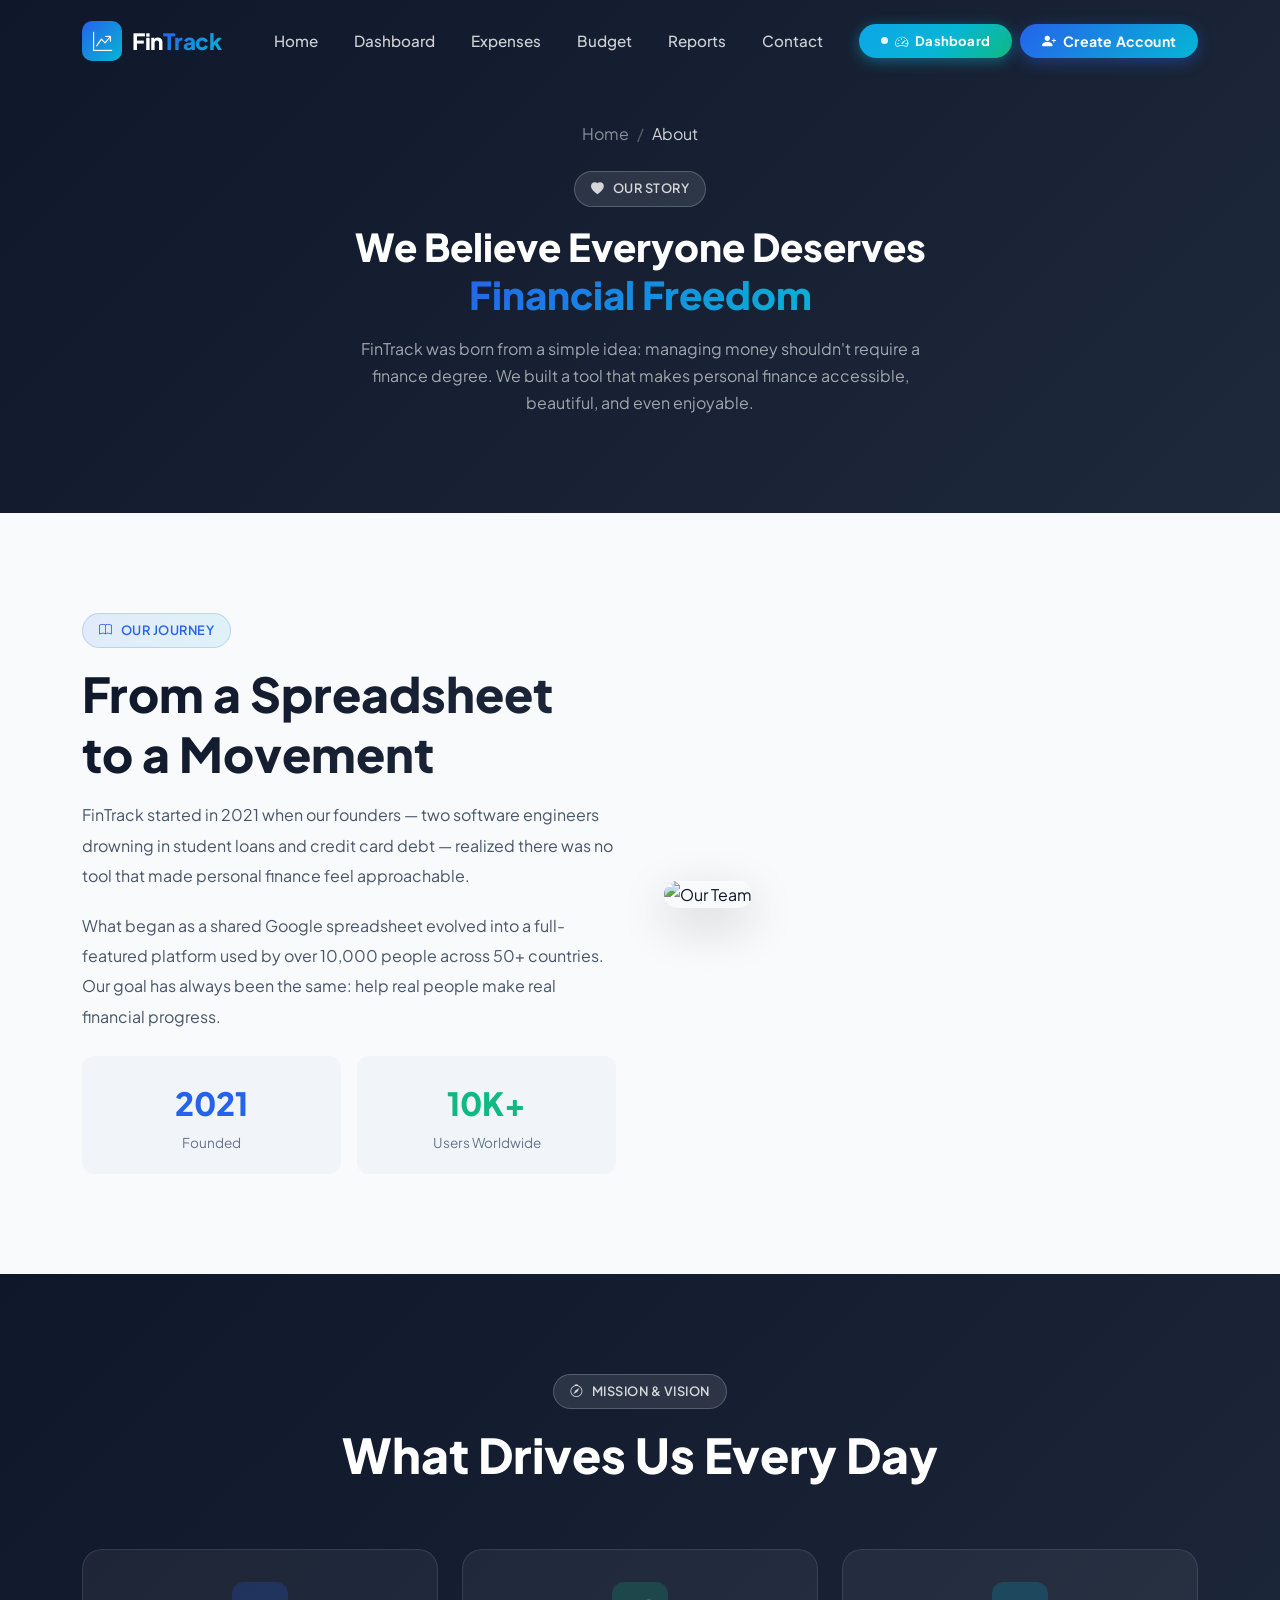
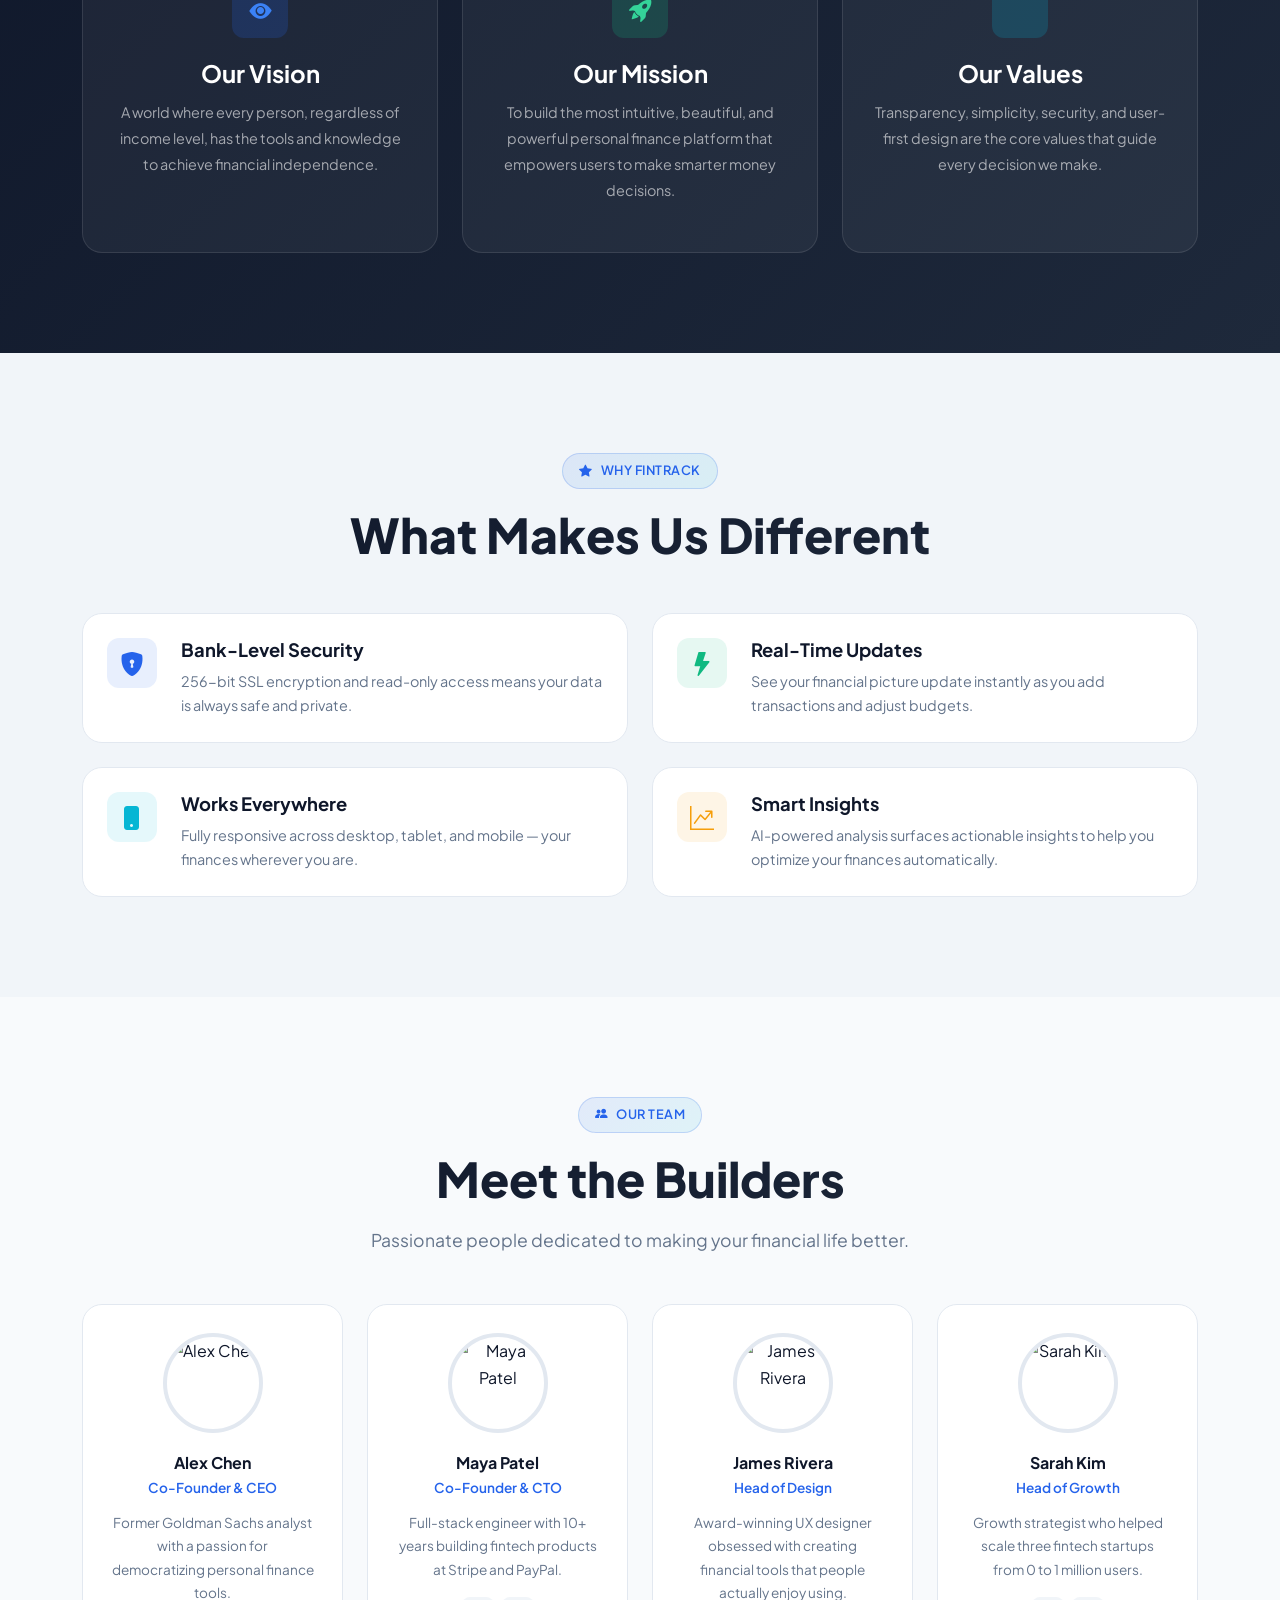
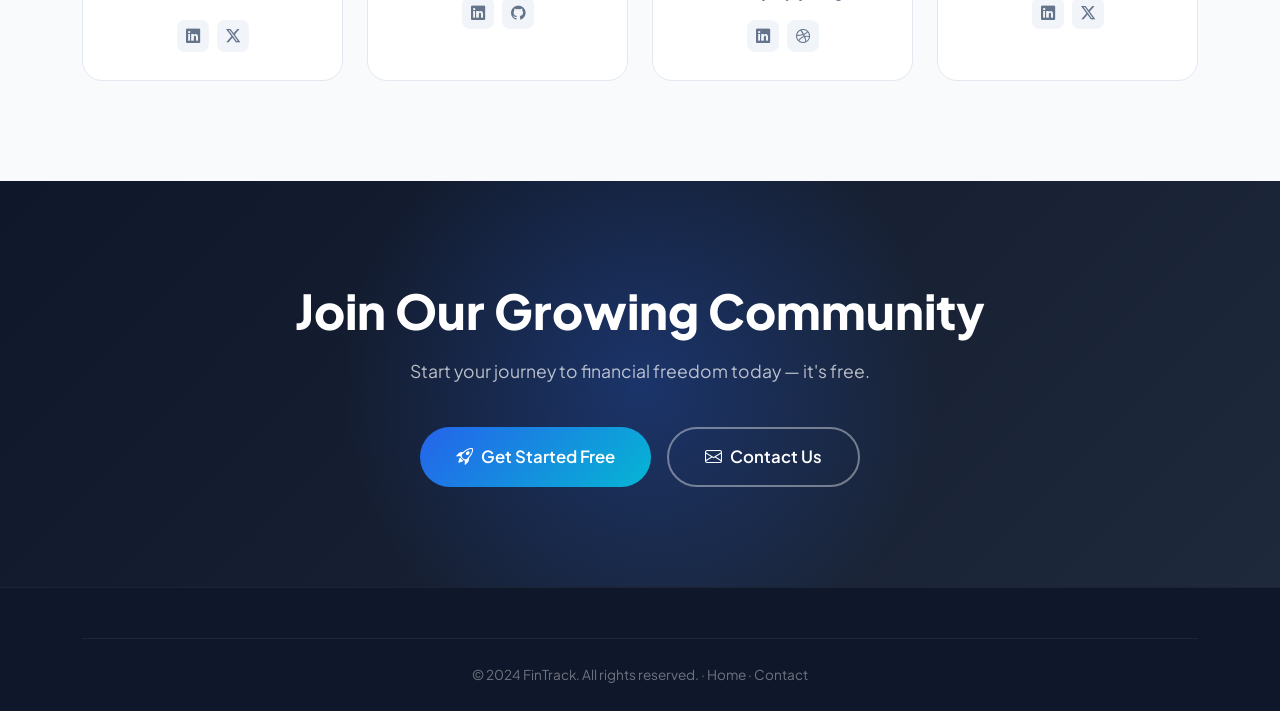
==== commit 6e7623c9: "files are modified" ====
--- a/about.html
+++ b/about.html
@@ -1,4 +1,4 @@
-﻿<!DOCTYPE html>
+<!DOCTYPE html>
 <html lang="en">
 <head>
   <meta charset="UTF-8" />
@@ -44,9 +44,7 @@
         <span class="dash-dot"></span>
         <i class="bi bi-speedometer2"></i> Dashboard
       </a>
-        <button class="btn-nav-login" data-bs-toggle="modal" data-bs-target="#loginModal">
-          <i class="bi bi-box-arrow-in-right"></i> Login
-        </button>
+
         <button class="btn-nav-register ripple" data-bs-toggle="modal" data-bs-target="#registerModal">
           <i class="bi bi-person-plus-fill"></i> Create Account
         </button>
--- a/css/style.css
+++ b/css/style.css
@@ -372,13 +372,17 @@
   font-weight: 900;
   color: #fff;
   line-height: 1.15;
-  margin-bottom: 1.5rem;
+  /* margin-bottom: 1.5rem; */
+  margin-top: -1rem;
 }
 .hero-title .gradient-text {
   background: var(--gradient-primary);
   -webkit-background-clip: text;
   -webkit-text-fill-color: transparent;
   background-clip: text;
+}
+.hero-buttons {
+  margin-top: -1.3rem;
 }
 .hero-subtitle {
   font-size: 1.15rem;
@@ -420,7 +424,8 @@
   border-radius: var(--radius-lg);
   box-shadow: var(--shadow-xl);
   width: 100%;
-  max-width: 600px;
+  max-width: 800px;
+  margin-top: -1.3rem;
 }
 .hero-floating-card {
   position: absolute;
@@ -1315,31 +1320,6 @@
   right: 16px;
 }
 
-/* ---- Login Button ---- */
-.btn-nav-login {
-  background: transparent;
-  color: rgba(255,255,255,.85);
-  border: 1.5px solid rgba(255,255,255,.35);
-  padding: 9px 22px;
-  border-radius: var(--radius-full);
-  font-size: .88rem;
-  font-weight: 600;
-  font-family: var(--font-primary);
-  cursor: pointer;
-  display: inline-flex;
-  align-items: center;
-  gap: 7px;
-  transition: all var(--transition-normal);
-  white-space: nowrap;
-  letter-spacing: .2px;
-  line-height: 1;
-}
-.btn-nav-login:hover {
-  background: rgba(255,255,255,.12);
-  border-color: rgba(255,255,255,.7);
-  color: #fff;
-  transform: translateY(-1px);
-}
 
 /* ---- Create Account Button ---- */
 .btn-nav-register {
@@ -1825,7 +1805,6 @@
     width: 100%;
     gap: 10px;
   }
-  .btn-nav-login,
   .btn-nav-register {
     justify-content: center;
     padding: 12px;
@@ -1848,7 +1827,8 @@
   background: linear-gradient(135deg, #0ea5e9 0%, #06b6d4 55%, #10b981 100%);
   color: #fff;
   border: none;
-  padding: 8px 16px 8px 10px;
+  /* padding: 8px 16px 8px 10px; */
+  padding:10px 22px;
   border-radius: var(--radius-full);
   font-size: .82rem;
   font-weight: 700;
@@ -2051,3 +2031,41 @@
   .t-nav-btn i { font-size: 1.1rem; }
   .testimonials-nav { gap: 16px; }
 }
+
+/* ---- Modern UI Additions ---- */
+.modern-dropdown {
+  animation: dropdownFade .3s cubic-bezier(0.16, 1, 0.3, 1);
+  box-shadow: 0 20px 40px rgba(0,0,0,0.1) !important;
+  border: 1px solid rgba(255,255,255,0.2) !important;
+  backdrop-filter: blur(10px);
+}
+@keyframes dropdownFade {
+  0% { opacity: 0; transform: translateY(10px) scale(0.98); }
+  100% { opacity: 1; transform: translateY(0) scale(1); }
+}
+.fs-7 { font-size: 0.9rem; }
+.fs-8 { font-size: 0.8rem; }
+.modern-dropdown .list-group-item {
+  transition: all 0.2s ease;
+  border-color: var(--light-3) !important;
+}
+.modern-dropdown .list-group-item:hover {
+  background: var(--light-2);
+  padding-left: 1.5rem !important;
+}
+.sidebar-user-dropdown {
+  margin-top: 10px;
+  background: var(--dark) !important;
+  border: 1px solid rgba(255,255,255,0.1) !important;
+}
+.sidebar-user-dropdown .dropdown-item {
+  color: rgba(255,255,255,0.8);
+  font-size: 0.85rem;
+  padding: 8px 16px;
+  transition: all 0.2s ease;
+}
+.sidebar-user-dropdown .dropdown-item:hover {
+  background: rgba(255,255,255,0.05);
+  color: #fff;
+  padding-left: 20px;
+}
